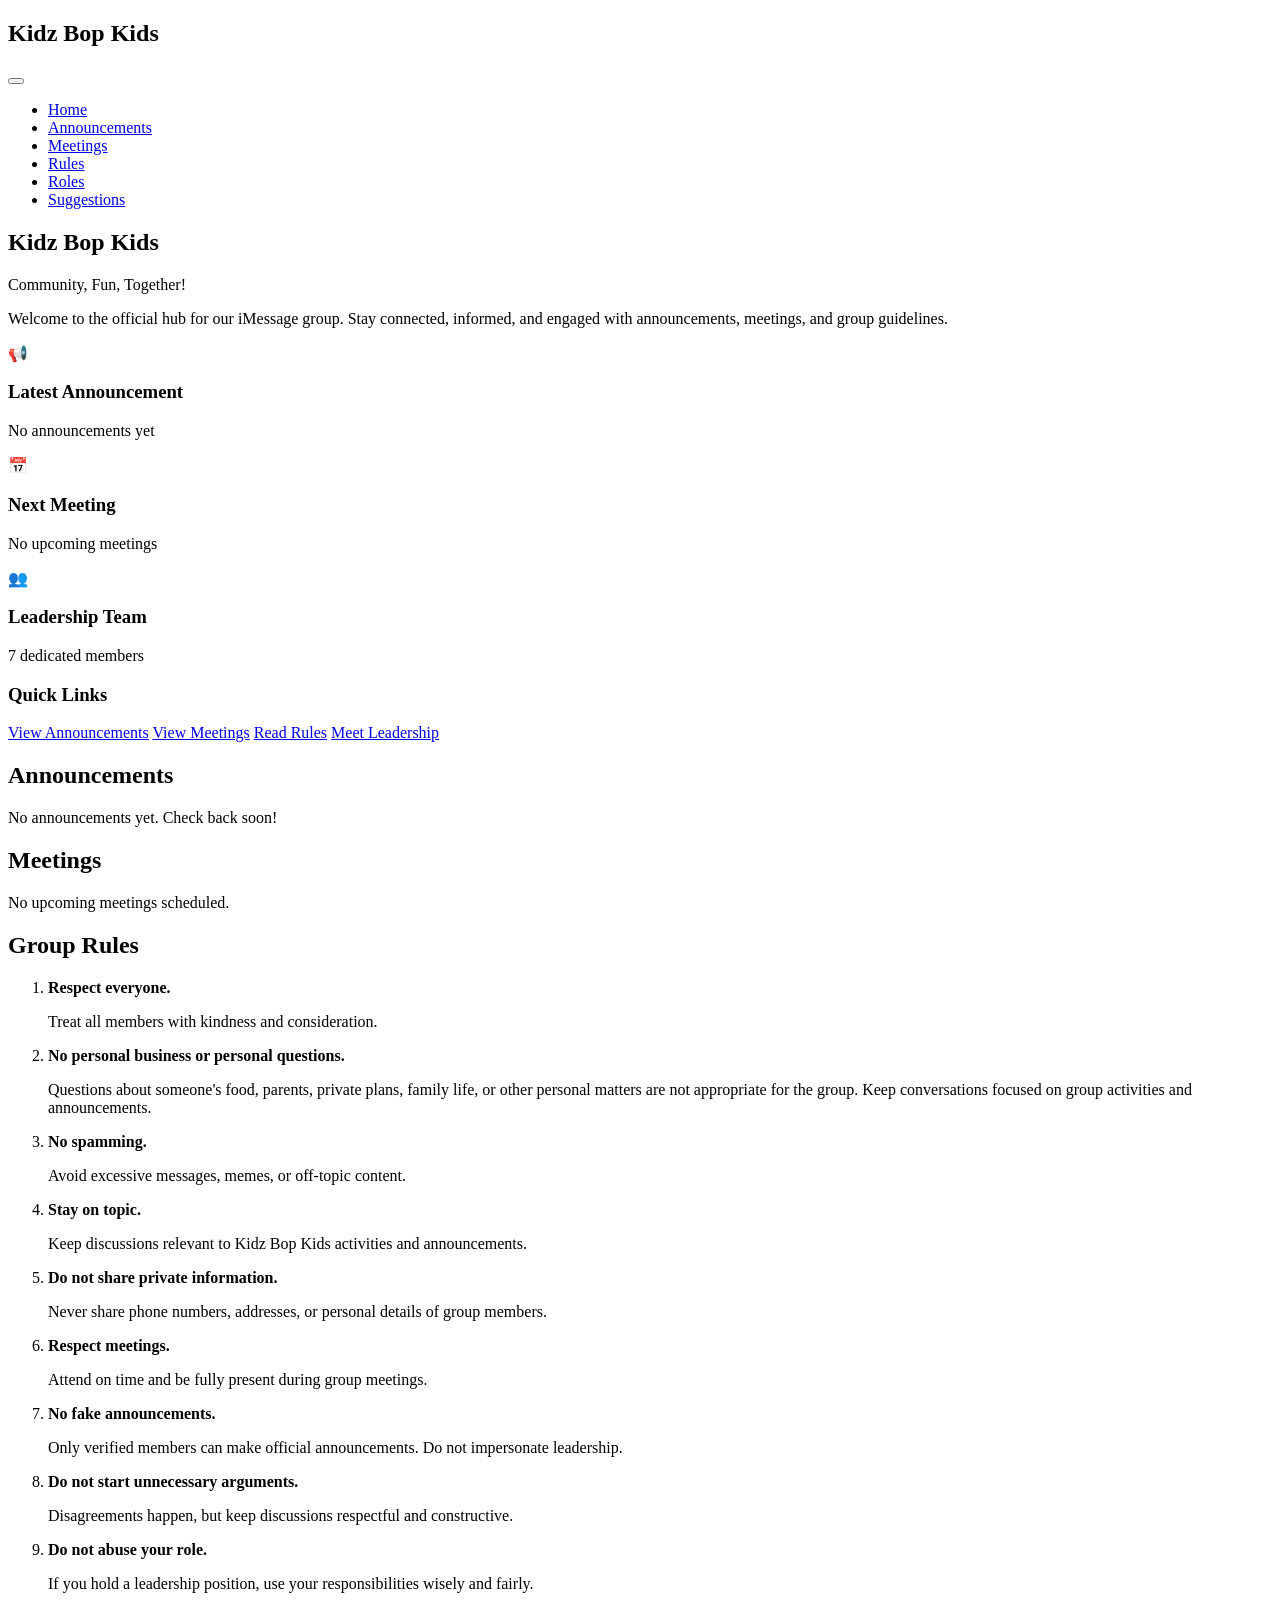
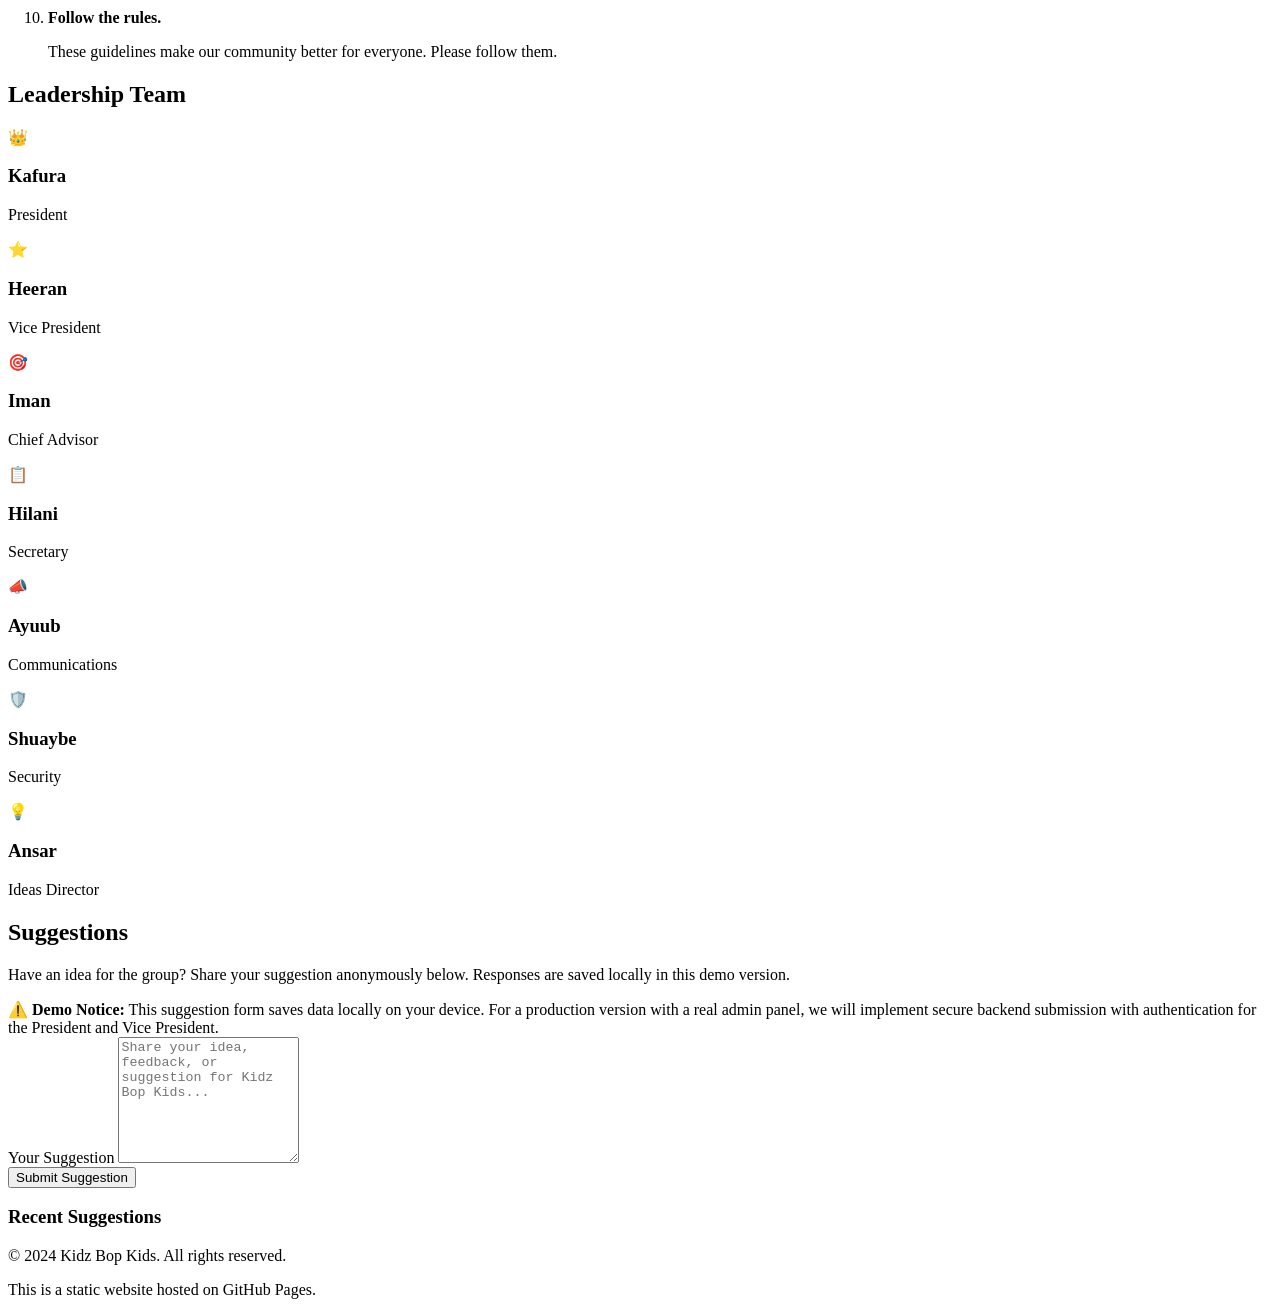
==== index.html @ 7296bd83 "Add Kidz Bop Kids website - index.html" ====
<!DOCTYPE html>
<html lang="en">
<head>
    <meta charset="UTF-8">
    <meta name="viewport" content="width=device-width, initial-scale=1.0">
    <meta name="description" content="Kidz Bop Kids - Community, Fun, Together!">
    <title>Kidz Bop Kids</title>
    <link rel="stylesheet" href="style.css">
</head>
<body>
    <!-- Navigation -->
    <nav class="navbar">
        <div class="navbar-container">
            <div class="navbar-brand">
                <h1>Kidz Bop Kids</h1>
            </div>
            <button class="hamburger" id="hamburger" aria-label="Toggle navigation menu">
                <span></span>
                <span></span>
                <span></span>
            </button>
            <ul class="nav-menu" id="navMenu">
                <li><a href="#home" class="nav-link">Home</a></li>
                <li><a href="#announcements" class="nav-link">Announcements</a></li>
                <li><a href="#meetings" class="nav-link">Meetings</a></li>
                <li><a href="#rules" class="nav-link">Rules</a></li>
                <li><a href="#roles" class="nav-link">Roles</a></li>
                <li><a href="#suggestions" class="nav-link">Suggestions</a></li>
            </ul>
        </div>
    </nav>

    <!-- Main Content -->
    <main>
        <!-- Home Section -->
        <section id="home" class="section">
            <div class="hero">
                <h2>Kidz Bop Kids</h2>
                <p class="tagline">Community, Fun, Together!</p>
                <p class="welcome-text">Welcome to the official hub for our iMessage group. Stay connected, informed, and engaged with announcements, meetings, and group guidelines.</p>
            </div>

            <!-- Quick Stats -->
            <div class="stats-container">
                <div class="stat-card">
                    <div class="stat-icon">📢</div>
                    <h3>Latest Announcement</h3>
                    <p id="latestAnnouncement">No announcements yet</p>
                </div>
                <div class="stat-card">
                    <div class="stat-icon">📅</div>
                    <h3>Next Meeting</h3>
                    <p id="nextMeeting">No upcoming meetings</p>
                </div>
                <div class="stat-card">
                    <div class="stat-icon">👥</div>
                    <h3>Leadership Team</h3>
                    <p>7 dedicated members</p>
                </div>
            </div>

            <!-- Quick Links -->
            <div class="quick-links">
                <h3>Quick Links</h3>
                <div class="link-buttons">
                    <a href="#announcements" class="btn btn-secondary">View Announcements</a>
                    <a href="#meetings" class="btn btn-secondary">View Meetings</a>
                    <a href="#rules" class="btn btn-secondary">Read Rules</a>
                    <a href="#roles" class="btn btn-secondary">Meet Leadership</a>
                </div>
            </div>
        </section>

        <!-- Announcements Section -->
        <section id="announcements" class="section">
            <h2>Announcements</h2>
            <div id="announcementsList" class="cards-container">
                <!-- Announcements will be populated by JavaScript -->
            </div>
            <p class="empty-state" id="announcementsEmpty">No announcements yet. Check back soon!</p>
        </section>

        <!-- Meetings Section -->
        <section id="meetings" class="section">
            <h2>Meetings</h2>
            <div id="meetingsList" class="cards-container">
                <!-- Meetings will be populated by JavaScript -->
            </div>
            <p class="empty-state" id="meetingsEmpty">No upcoming meetings scheduled.</p>
        </section>

        <!-- Rules Section -->
        <section id="rules" class="section">
            <h2>Group Rules</h2>
            <div class="rules-container">
                <ol class="rules-list">
                    <li>
                        <strong>Respect everyone.</strong>
                        <p>Treat all members with kindness and consideration.</p>
                    </li>
                    <li>
                        <strong>No personal business or personal questions.</strong>
                        <p>Questions about someone's food, parents, private plans, family life, or other personal matters are not appropriate for the group. Keep conversations focused on group activities and announcements.</p>
                    </li>
                    <li>
                        <strong>No spamming.</strong>
                        <p>Avoid excessive messages, memes, or off-topic content.</p>
                    </li>
                    <li>
                        <strong>Stay on topic.</strong>
                        <p>Keep discussions relevant to Kidz Bop Kids activities and announcements.</p>
                    </li>
                    <li>
                        <strong>Do not share private information.</strong>
                        <p>Never share phone numbers, addresses, or personal details of group members.</p>
                    </li>
                    <li>
                        <strong>Respect meetings.</strong>
                        <p>Attend on time and be fully present during group meetings.</p>
                    </li>
                    <li>
                        <strong>No fake announcements.</strong>
                        <p>Only verified members can make official announcements. Do not impersonate leadership.</p>
                    </li>
                    <li>
                        <strong>Do not start unnecessary arguments.</strong>
                        <p>Disagreements happen, but keep discussions respectful and constructive.</p>
                    </li>
                    <li>
                        <strong>Do not abuse your role.</strong>
                        <p>If you hold a leadership position, use your responsibilities wisely and fairly.</p>
                    </li>
                    <li>
                        <strong>Follow the rules.</strong>
                        <p>These guidelines make our community better for everyone. Please follow them.</p>
                    </li>
                </ol>
            </div>
        </section>

        <!-- Roles Section -->
        <section id="roles" class="section">
            <h2>Leadership Team</h2>
            <div class="roles-container">
                <div class="role-card">
                    <div class="role-badge">👑</div>
                    <h3>Kafura</h3>
                    <p class="role-title">President</p>
                </div>
                <div class="role-card">
                    <div class="role-badge">⭐</div>
                    <h3>Heeran</h3>
                    <p class="role-title">Vice President</p>
                </div>
                <div class="role-card">
                    <div class="role-badge">🎯</div>
                    <h3>Iman</h3>
                    <p class="role-title">Chief Advisor</p>
                </div>
                <div class="role-card">
                    <div class="role-badge">📋</div>
                    <h3>Hilani</h3>
                    <p class="role-title">Secretary</p>
                </div>
                <div class="role-card">
                    <div class="role-badge">📣</div>
                    <h3>Ayuub</h3>
                    <p class="role-title">Communications</p>
                </div>
                <div class="role-card">
                    <div class="role-badge">🛡️</div>
                    <h3>Shuaybe</h3>
                    <p class="role-title">Security</p>
                </div>
                <div class="role-card">
                    <div class="role-badge">💡</div>
                    <h3>Ansar</h3>
                    <p class="role-title">Ideas Director</p>
                </div>
            </div>
        </section>

        <!-- Suggestions Section -->
        <section id="suggestions" class="section">
            <h2>Suggestions</h2>
            <p class="section-description">Have an idea for the group? Share your suggestion anonymously below. Responses are saved locally in this demo version.</p>
            <div class="demo-notice">
                <strong>⚠️ Demo Notice:</strong> This suggestion form saves data locally on your device. For a production version with a real admin panel, we will implement secure backend submission with authentication for the President and Vice President.
            </div>
            
            <form id="suggestionForm" class="suggestion-form">
                <div class="form-group">
                    <label for="suggestionText">Your Suggestion</label>
                    <textarea 
                        id="suggestionText" 
                        name="suggestion" 
                        placeholder="Share your idea, feedback, or suggestion for Kidz Bop Kids..."
                        rows="8"
                        required
                        aria-label="Suggestion text area"></textarea>
                </div>
                <button type="submit" class="btn btn-primary" id="submitBtn">Submit Suggestion</button>
            </form>

            <div id="successMessage" class="success-message" style="display: none;">
                ✓ Thank you! Your suggestion has been received and saved locally.
            </div>

            <!-- Display saved suggestions (local storage) -->
            <div id="suggestionsDisplay" class="suggestions-display">
                <h3>Recent Suggestions</h3>
                <div id="suggestionsList"></div>
            </div>
        </section>
    </main>

    <!-- Footer -->
    <footer class="footer">
        <p>&copy; 2024 Kidz Bop Kids. All rights reserved.</p>
        <p class="footer-note">This is a static website hosted on GitHub Pages.</p>
    </footer>

    <script src="script.js"></script>
</body>
</html>
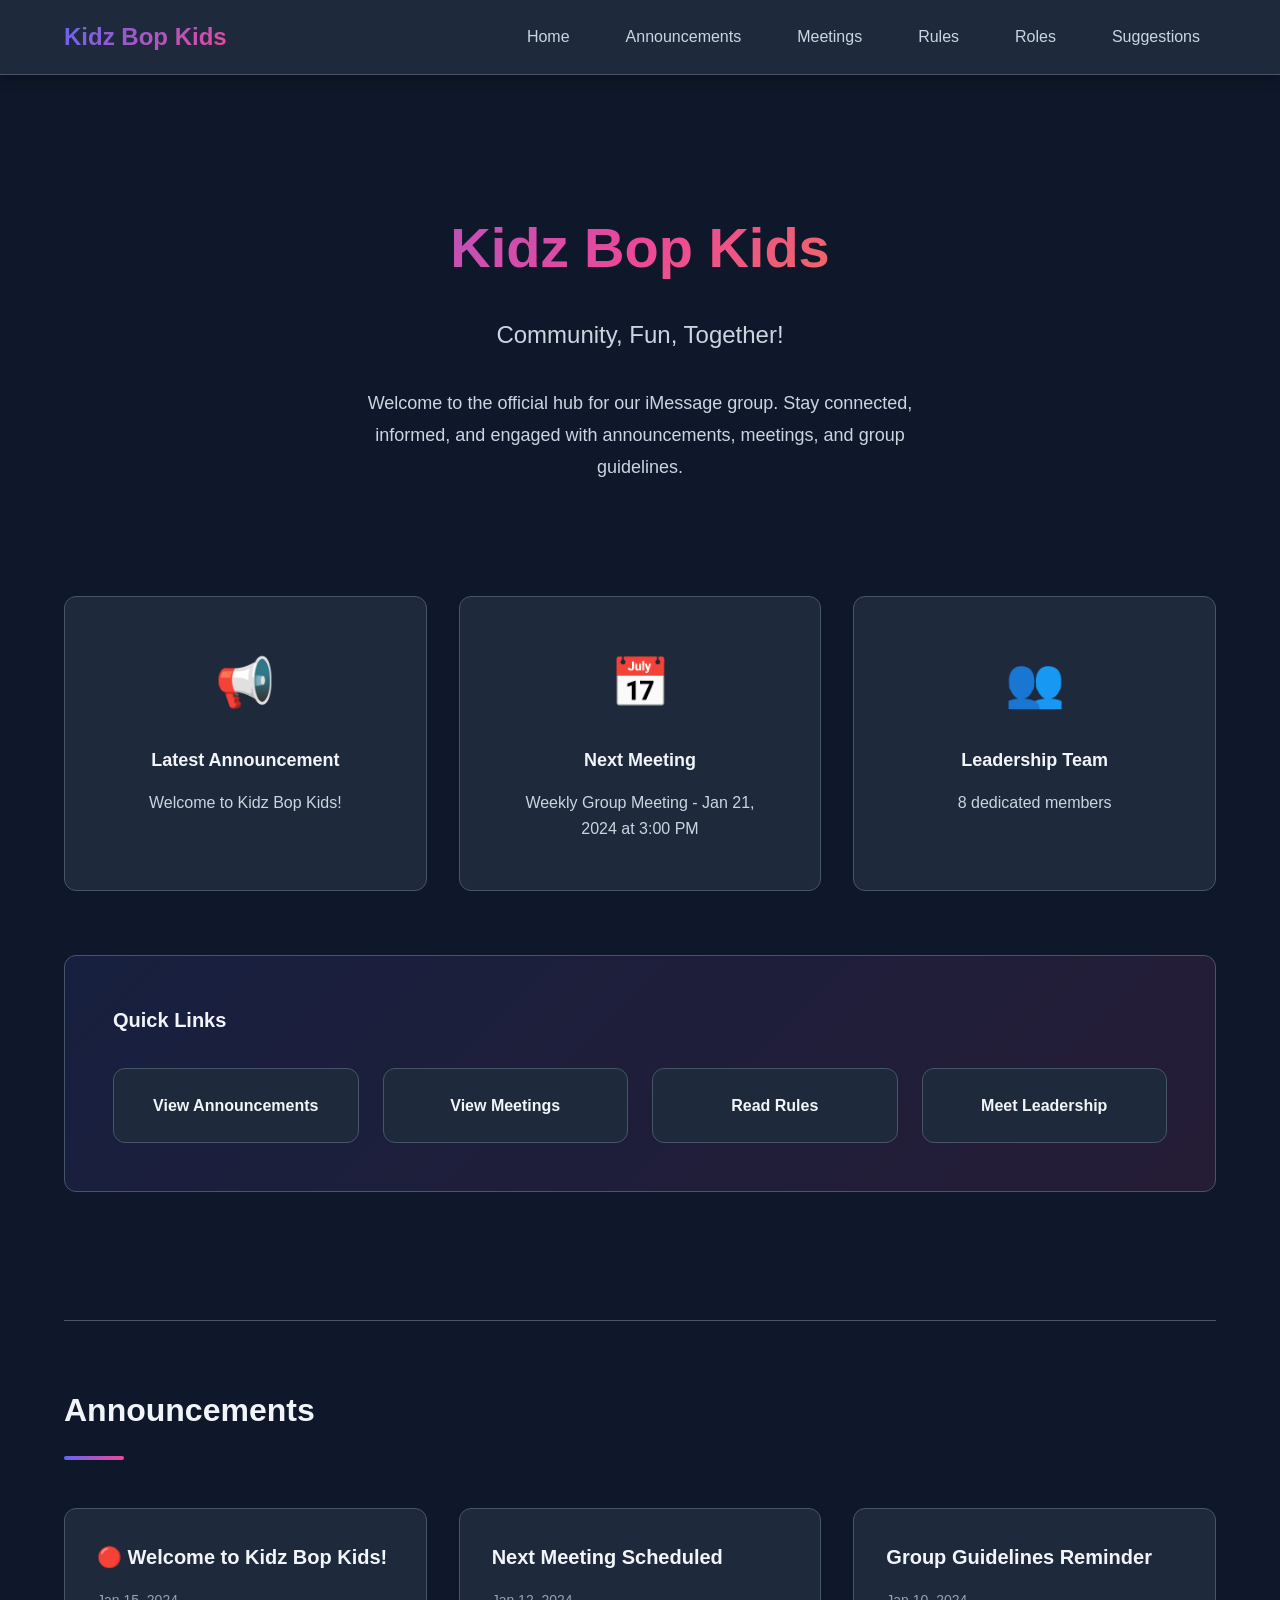
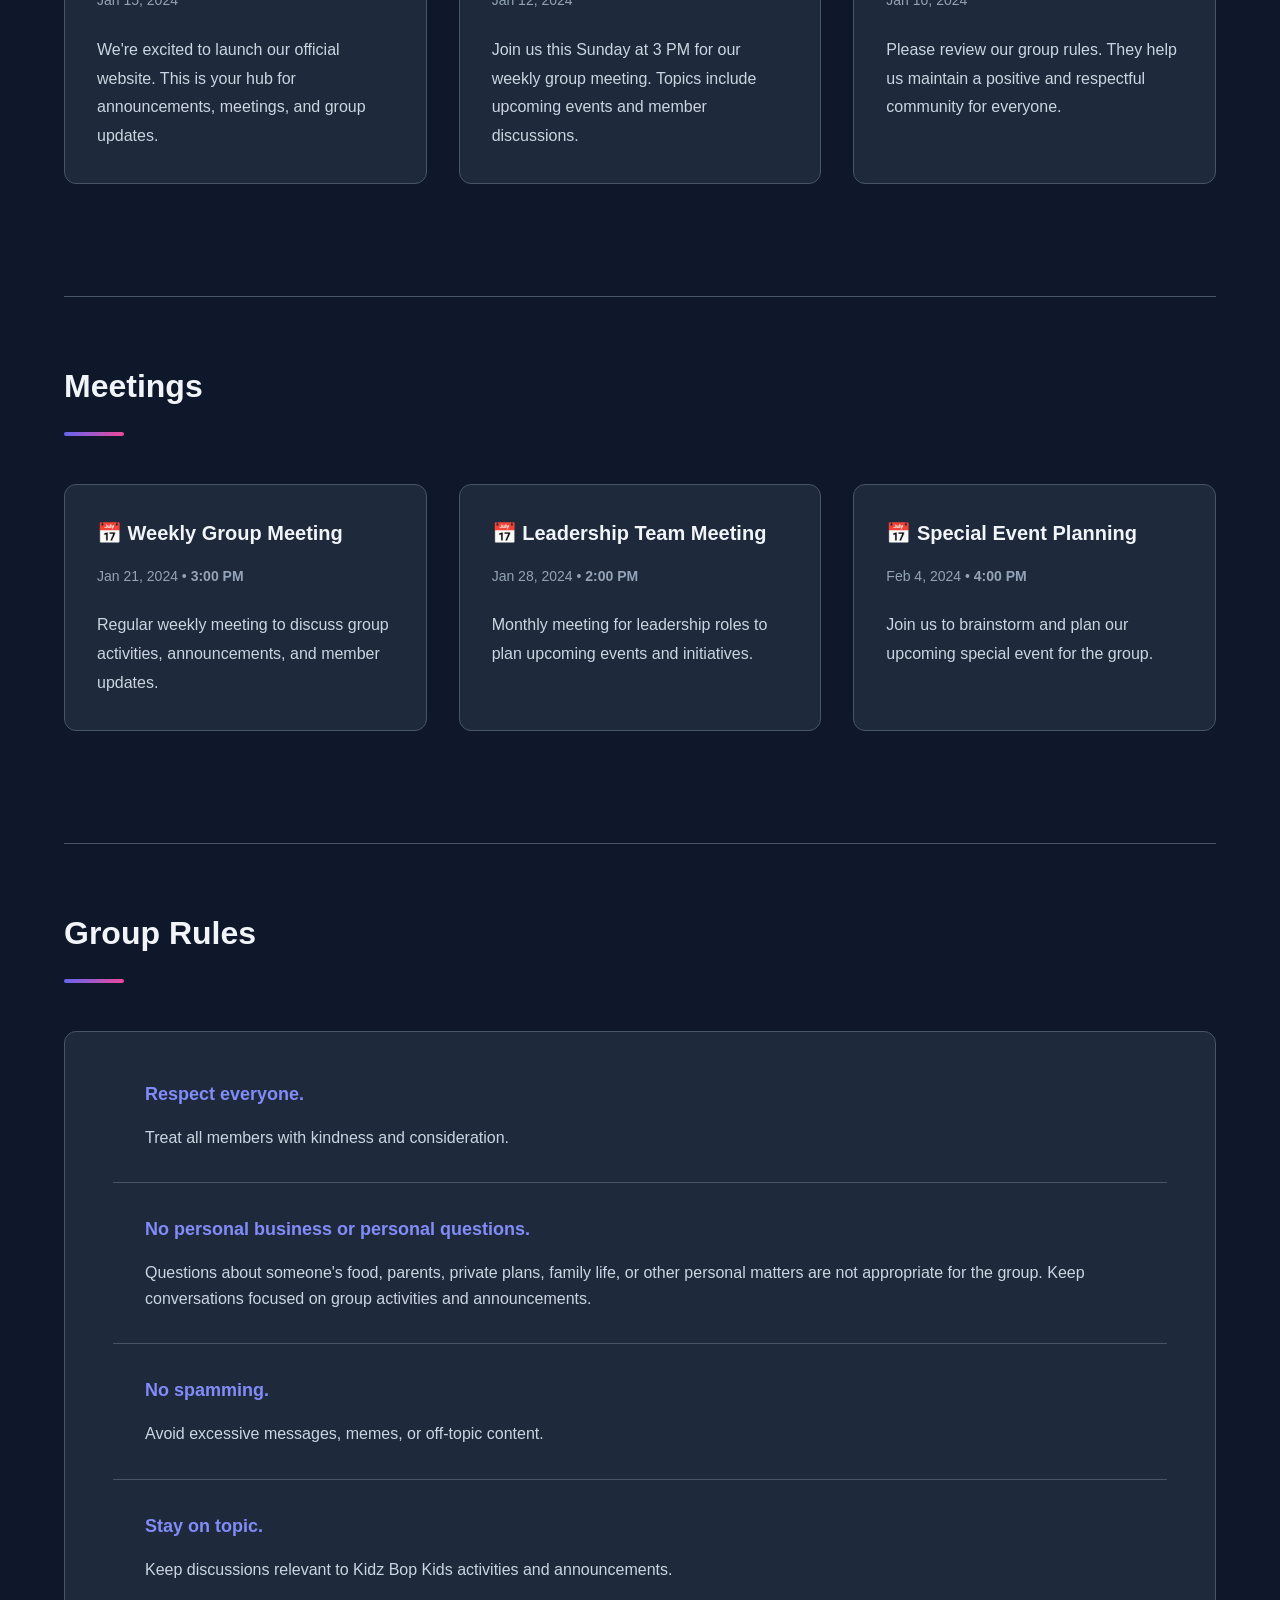
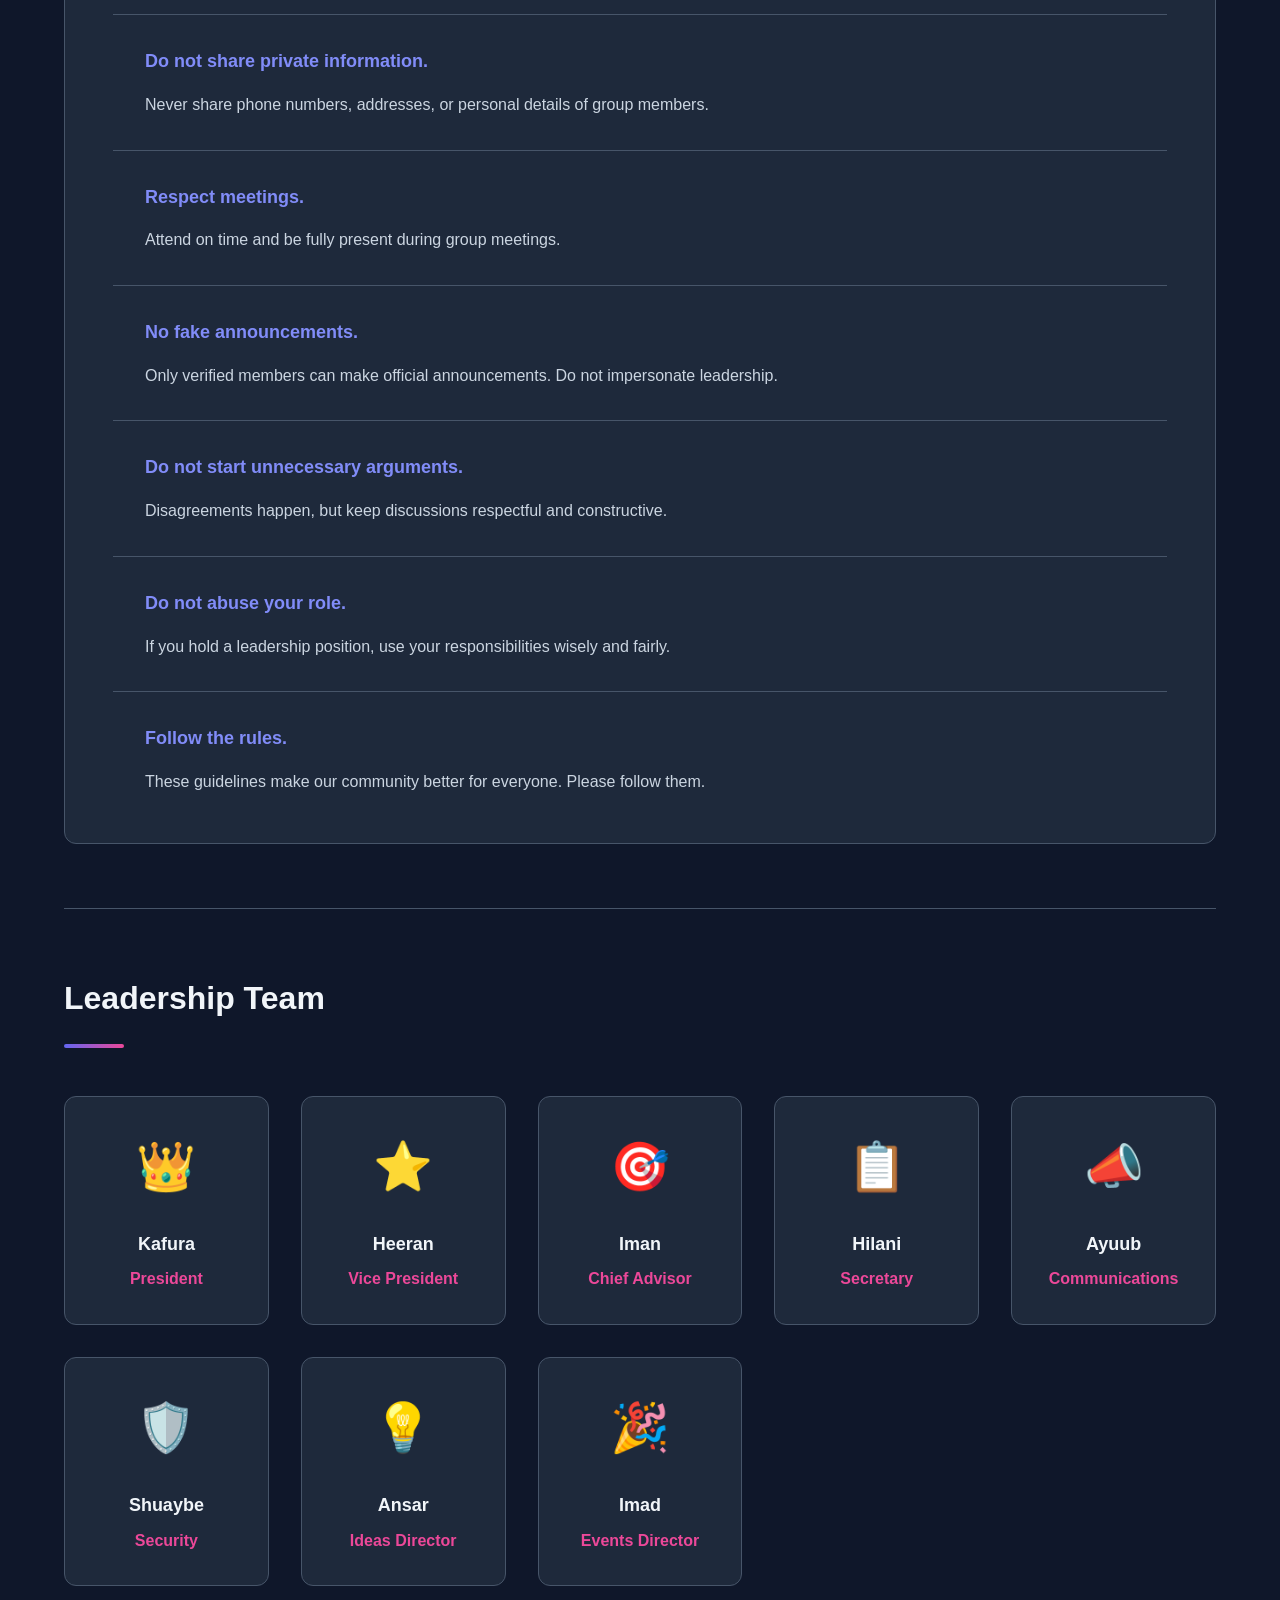
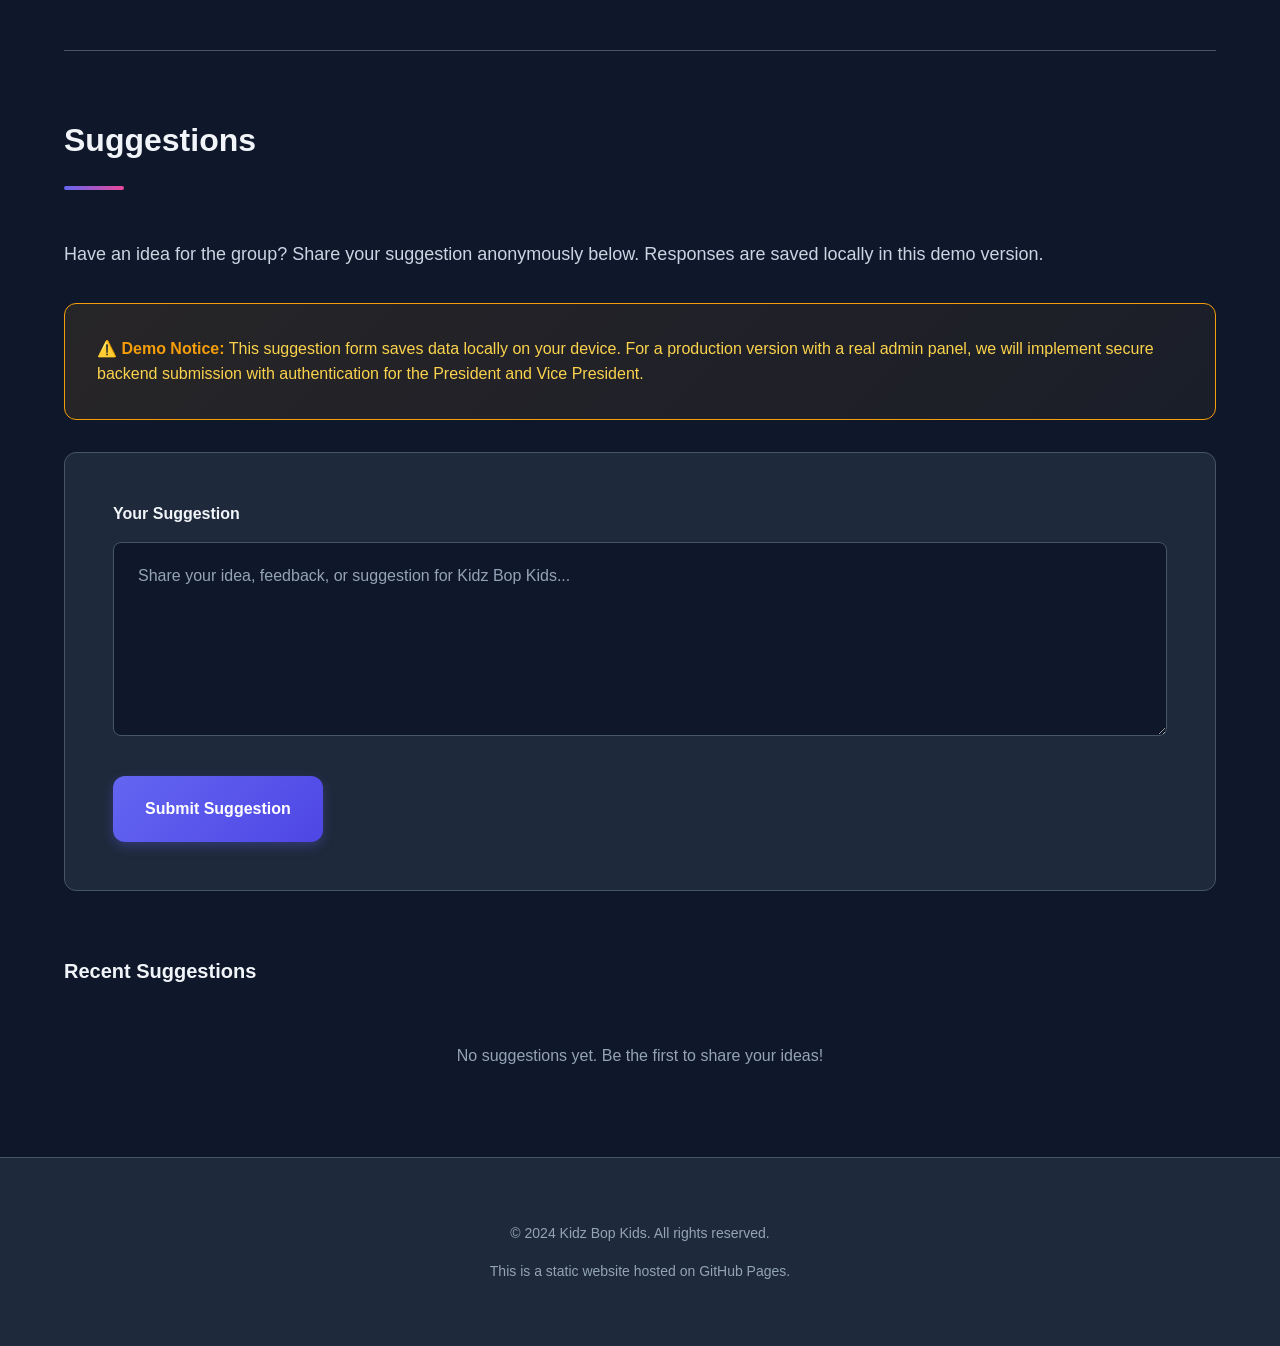
==== commit edf4297d: "Add Imad as Events Director to Roles section" ====
--- a/index.html
+++ b/index.html
@@ -55,7 +55,7 @@
                 <div class="stat-card">
                     <div class="stat-icon">👥</div>
                     <h3>Leadership Team</h3>
-                    <p>7 dedicated members</p>
+                    <p>8 dedicated members</p>
                 </div>
             </div>
 
@@ -176,6 +176,11 @@
                     <div class="role-badge">💡</div>
                     <h3>Ansar</h3>
                     <p class="role-title">Ideas Director</p>
+                </div>
+                <div class="role-card">
+                    <div class="role-badge">🎉</div>
+                    <h3>Imad</h3>
+                    <p class="role-title">Events Director</p>
                 </div>
             </div>
         </section>
--- a/style.css
+++ b/style.css
@@ -0,0 +1,842 @@
+/* ============================================
+   KIDZ BOP KIDS - STYLESHEET
+   Dark, Modern, Mobile-First Design
+   ============================================ */
+
+:root {
+    /* Color Palette */
+    --primary-color: #6366f1;
+    --primary-dark: #4f46e5;
+    --primary-light: #818cf8;
+    --secondary-color: #ec4899;
+    --accent-color: #f59e0b;
+    
+    --dark-bg: #0f172a;
+    --dark-bg-secondary: #1e293b;
+    --dark-bg-tertiary: #334155;
+    
+    --text-primary: #f1f5f9;
+    --text-secondary: #cbd5e1;
+    --text-muted: #94a3b8;
+    
+    --border-color: #475569;
+    --success-color: #10b981;
+    --warning-color: #f59e0b;
+    --error-color: #ef4444;
+    
+    /* Spacing */
+    --spacing-xs: 0.5rem;
+    --spacing-sm: 1rem;
+    --spacing-md: 1.5rem;
+    --spacing-lg: 2rem;
+    --spacing-xl: 3rem;
+    --spacing-2xl: 4rem;
+    
+    /* Typography */
+    --font-family: -apple-system, BlinkMacSystemFont, 'Segoe UI', Roboto, 'Helvetica Neue', Arial, sans-serif;
+    --font-size-sm: 0.875rem;
+    --font-size-base: 1rem;
+    --font-size-lg: 1.125rem;
+    --font-size-xl: 1.25rem;
+    --font-size-2xl: 1.5rem;
+    --font-size-3xl: 2rem;
+    
+    /* Transitions */
+    --transition-fast: 150ms ease-in-out;
+    --transition-base: 300ms ease-in-out;
+    --transition-slow: 500ms ease-in-out;
+    
+    /* Border Radius */
+    --radius-sm: 0.375rem;
+    --radius-md: 0.5rem;
+    --radius-lg: 0.75rem;
+    --radius-xl: 1rem;
+}
+
+/* ============================================
+   RESET & BASE STYLES
+   ============================================ */
+
+* {
+    margin: 0;
+    padding: 0;
+    box-sizing: border-box;
+}
+
+html {
+    scroll-behavior: smooth;
+}
+
+body {
+    font-family: var(--font-family);
+    background-color: var(--dark-bg);
+    color: var(--text-primary);
+    font-size: var(--font-size-base);
+    line-height: 1.6;
+    overflow-x: hidden;
+}
+
+/* ============================================
+   NAVIGATION
+   ============================================ */
+
+.navbar {
+    background-color: var(--dark-bg-secondary);
+    border-bottom: 1px solid var(--border-color);
+    position: sticky;
+    top: 0;
+    z-index: 100;
+    box-shadow: 0 4px 12px rgba(0, 0, 0, 0.3);
+}
+
+.navbar-container {
+    max-width: 1200px;
+    margin: 0 auto;
+    padding: var(--spacing-sm) var(--spacing-md);
+    display: flex;
+    justify-content: space-between;
+    align-items: center;
+}
+
+.navbar-brand h1 {
+    font-size: var(--font-size-2xl);
+    font-weight: 700;
+    background: linear-gradient(135deg, var(--primary-color), var(--secondary-color));
+    -webkit-background-clip: text;
+    -webkit-text-fill-color: transparent;
+    background-clip: text;
+}
+
+.nav-menu {
+    display: flex;
+    list-style: none;
+    gap: var(--spacing-md);
+    flex-wrap: wrap;
+}
+
+.nav-link {
+    color: var(--text-secondary);
+    text-decoration: none;
+    font-weight: 500;
+    padding: var(--spacing-xs) var(--spacing-sm);
+    border-radius: var(--radius-md);
+    transition: all var(--transition-base);
+    display: block;
+}
+
+.nav-link:hover,
+.nav-link:focus {
+    color: var(--primary-color);
+    background-color: rgba(99, 102, 241, 0.1);
+    outline: none;
+}
+
+.hamburger {
+    display: none;
+    flex-direction: column;
+    background: none;
+    border: none;
+    cursor: pointer;
+    padding: var(--spacing-xs);
+}
+
+.hamburger span {
+    width: 24px;
+    height: 3px;
+    background-color: var(--text-primary);
+    margin: 4px 0;
+    border-radius: var(--radius-sm);
+    transition: all var(--transition-base);
+}
+
+/* ============================================
+   RESPONSIVE NAVIGATION
+   ============================================ */
+
+@media (max-width: 768px) {
+    .hamburger {
+        display: flex;
+    }
+
+    .nav-menu {
+        position: absolute;
+        left: -100%;
+        top: 70px;
+        flex-direction: column;
+        background-color: var(--dark-bg-secondary);
+        width: 100%;
+        text-align: center;
+        transition: 0.3s;
+        border-top: 1px solid var(--border-color);
+        gap: 0;
+    }
+
+    .nav-menu.active {
+        left: 0;
+    }
+
+    .nav-link {
+        display: block;
+        padding: var(--spacing-md);
+        border-radius: 0;
+        border-bottom: 1px solid var(--border-color);
+    }
+
+    .nav-link:last-child {
+        border-bottom: none;
+    }
+
+    .hamburger.active span:nth-child(1) {
+        transform: rotate(-45deg) translate(-8px, 8px);
+    }
+
+    .hamburger.active span:nth-child(2) {
+        opacity: 0;
+    }
+
+    .hamburger.active span:nth-child(3) {
+        transform: rotate(45deg) translate(-7px, -7px);
+    }
+}
+
+/* ============================================
+   MAIN CONTENT
+   ============================================ */
+
+main {
+    max-width: 1200px;
+    margin: 0 auto;
+    padding: 0 var(--spacing-md);
+}
+
+.section {
+    padding: var(--spacing-2xl) 0;
+    border-bottom: 1px solid var(--border-color);
+}
+
+.section:last-child {
+    border-bottom: none;
+}
+
+.section h2 {
+    font-size: var(--font-size-3xl);
+    margin-bottom: var(--spacing-xl);
+    color: var(--text-primary);
+    position: relative;
+    padding-bottom: var(--spacing-md);
+}
+
+.section h2::after {
+    content: '';
+    position: absolute;
+    bottom: 0;
+    left: 0;
+    width: 60px;
+    height: 4px;
+    background: linear-gradient(90deg, var(--primary-color), var(--secondary-color));
+    border-radius: var(--radius-sm);
+}
+
+.section-description {
+    color: var(--text-secondary);
+    font-size: var(--font-size-lg);
+    margin-bottom: var(--spacing-lg);
+    line-height: 1.8;
+}
+
+/* ============================================
+   HERO SECTION
+   ============================================ */
+
+.hero {
+    text-align: center;
+    padding: var(--spacing-2xl) 0;
+    animation: fadeIn 0.8s ease-in;
+}
+
+.hero h2 {
+    font-size: 3.5rem;
+    margin-bottom: var(--spacing-md);
+    background: linear-gradient(135deg, var(--primary-color), var(--secondary-color), var(--accent-color));
+    -webkit-background-clip: text;
+    -webkit-text-fill-color: transparent;
+    background-clip: text;
+    border: none;
+    padding: 0;
+}
+
+.hero h2::after {
+    display: none;
+}
+
+.tagline {
+    font-size: var(--font-size-2xl);
+    color: var(--text-secondary);
+    margin-bottom: var(--spacing-lg);
+    font-weight: 300;
+}
+
+.welcome-text {
+    font-size: var(--font-size-lg);
+    color: var(--text-secondary);
+    max-width: 600px;
+    margin: 0 auto var(--spacing-xl);
+    line-height: 1.8;
+}
+
+@keyframes fadeIn {
+    from {
+        opacity: 0;
+        transform: translateY(20px);
+    }
+    to {
+        opacity: 1;
+        transform: translateY(0);
+    }
+}
+
+/* ============================================
+   STAT CARDS
+   ============================================ */
+
+.stats-container {
+    display: grid;
+    grid-template-columns: repeat(auto-fit, minmax(280px, 1fr));
+    gap: var(--spacing-lg);
+    margin-bottom: var(--spacing-2xl);
+}
+
+.stat-card {
+    background-color: var(--dark-bg-secondary);
+    border: 1px solid var(--border-color);
+    border-radius: var(--radius-lg);
+    padding: var(--spacing-xl);
+    text-align: center;
+    transition: all var(--transition-base);
+    animation: slideUp 0.6s ease-in;
+}
+
+.stat-card:hover {
+    background-color: var(--dark-bg-tertiary);
+    border-color: var(--primary-color);
+    transform: translateY(-4px);
+    box-shadow: 0 12px 24px rgba(99, 102, 241, 0.1);
+}
+
+.stat-icon {
+    font-size: 3rem;
+    margin-bottom: var(--spacing-md);
+}
+
+.stat-card h3 {
+    font-size: var(--font-size-lg);
+    margin-bottom: var(--spacing-sm);
+    color: var(--text-primary);
+}
+
+.stat-card p {
+    color: var(--text-secondary);
+    font-size: var(--font-size-base);
+}
+
+@keyframes slideUp {
+    from {
+        opacity: 0;
+        transform: translateY(30px);
+    }
+    to {
+        opacity: 1;
+        transform: translateY(0);
+    }
+}
+
+/* ============================================
+   QUICK LINKS
+   ============================================ */
+
+.quick-links {
+    background: linear-gradient(135deg, rgba(99, 102, 241, 0.1), rgba(236, 72, 153, 0.1));
+    border: 1px solid var(--border-color);
+    border-radius: var(--radius-lg);
+    padding: var(--spacing-xl);
+    margin-bottom: var(--spacing-2xl);
+}
+
+.quick-links h3 {
+    font-size: var(--font-size-xl);
+    margin-bottom: var(--spacing-lg);
+    color: var(--text-primary);
+}
+
+.link-buttons {
+    display: grid;
+    grid-template-columns: repeat(auto-fit, minmax(200px, 1fr));
+    gap: var(--spacing-md);
+}
+
+/* ============================================
+   BUTTONS
+   ============================================ */
+
+.btn {
+    display: inline-block;
+    padding: var(--spacing-md) var(--spacing-lg);
+    border-radius: var(--radius-lg);
+    font-size: var(--font-size-base);
+    font-weight: 600;
+    text-decoration: none;
+    border: none;
+    cursor: pointer;
+    transition: all var(--transition-base);
+    text-align: center;
+    min-height: 48px;
+    display: flex;
+    align-items: center;
+    justify-content: center;
+}
+
+.btn-primary {
+    background: linear-gradient(135deg, var(--primary-color), var(--primary-dark));
+    color: white;
+    box-shadow: 0 4px 12px rgba(99, 102, 241, 0.3);
+}
+
+.btn-primary:hover,
+.btn-primary:focus {
+    transform: translateY(-2px);
+    box-shadow: 0 8px 20px rgba(99, 102, 241, 0.4);
+    outline: none;
+}
+
+.btn-primary:active {
+    transform: translateY(0);
+}
+
+.btn-secondary {
+    background-color: var(--dark-bg-secondary);
+    color: var(--text-primary);
+    border: 1px solid var(--border-color);
+}
+
+.btn-secondary:hover,
+.btn-secondary:focus {
+    background-color: var(--dark-bg-tertiary);
+    border-color: var(--primary-color);
+    color: var(--primary-light);
+    outline: none;
+}
+
+/* ============================================
+   CARDS CONTAINER
+   ============================================ */
+
+.cards-container {
+    display: grid;
+    grid-template-columns: repeat(auto-fill, minmax(320px, 1fr));
+    gap: var(--spacing-lg);
+    margin-bottom: var(--spacing-xl);
+}
+
+.card {
+    background-color: var(--dark-bg-secondary);
+    border: 1px solid var(--border-color);
+    border-radius: var(--radius-lg);
+    padding: var(--spacing-lg);
+    transition: all var(--transition-base);
+    animation: slideUp 0.6s ease-in;
+}
+
+.card:hover {
+    background-color: var(--dark-bg-tertiary);
+    border-color: var(--primary-color);
+    transform: translateY(-4px);
+    box-shadow: 0 12px 24px rgba(99, 102, 241, 0.1);
+}
+
+.card h3 {
+    font-size: var(--font-size-xl);
+    margin-bottom: var(--spacing-sm);
+    color: var(--text-primary);
+}
+
+.card .card-meta {
+    font-size: var(--font-size-sm);
+    color: var(--text-muted);
+    margin-bottom: var(--spacing-md);
+}
+
+.card p {
+    color: var(--text-secondary);
+    line-height: 1.8;
+}
+
+.empty-state {
+    text-align: center;
+    color: var(--text-muted);
+    padding: var(--spacing-2xl);
+    font-size: var(--font-size-lg);
+}
+
+/* ============================================
+   RULES SECTION
+   ============================================ */
+
+.rules-container {
+    background-color: var(--dark-bg-secondary);
+    border: 1px solid var(--border-color);
+    border-radius: var(--radius-lg);
+    padding: var(--spacing-xl);
+}
+
+.rules-list {
+    list-style: none;
+    counter-reset: rule-counter;
+}
+
+.rules-list li {
+    margin-bottom: var(--spacing-lg);
+    padding-bottom: var(--spacing-lg);
+    border-bottom: 1px solid var(--border-color);
+    position: relative;
+    padding-left: var(--spacing-lg);
+}
+
+.rules-list li:last-child {
+    border-bottom: none;
+    margin-bottom: 0;
+    padding-bottom: 0;
+}
+
+.rules-list li strong {
+    color: var(--primary-light);
+    font-size: var(--font-size-lg);
+    display: block;
+    margin-bottom: var(--spacing-sm);
+}
+
+.rules-list li p {
+    color: var(--text-secondary);
+    margin: 0;
+}
+
+/* ============================================
+   ROLES SECTION
+   ============================================ */
+
+.roles-container {
+    display: grid;
+    grid-template-columns: repeat(auto-fit, minmax(200px, 1fr));
+    gap: var(--spacing-lg);
+}
+
+.role-card {
+    background-color: var(--dark-bg-secondary);
+    border: 1px solid var(--border-color);
+    border-radius: var(--radius-lg);
+    padding: var(--spacing-lg);
+    text-align: center;
+    transition: all var(--transition-base);
+    animation: slideUp 0.6s ease-in;
+}
+
+.role-card:hover {
+    background-color: var(--dark-bg-tertiary);
+    border-color: var(--secondary-color);
+    transform: translateY(-4px);
+    box-shadow: 0 12px 24px rgba(236, 72, 153, 0.1);
+}
+
+.role-badge {
+    font-size: 3rem;
+    margin-bottom: var(--spacing-md);
+}
+
+.role-card h3 {
+    font-size: var(--font-size-lg);
+    margin-bottom: var(--spacing-xs);
+    color: var(--text-primary);
+}
+
+.role-title {
+    color: var(--secondary-color);
+    font-weight: 600;
+    font-size: var(--font-size-base);
+}
+
+/* ============================================
+   FORMS
+   ============================================ */
+
+.suggestion-form {
+    background-color: var(--dark-bg-secondary);
+    border: 1px solid var(--border-color);
+    border-radius: var(--radius-lg);
+    padding: var(--spacing-xl);
+    margin-bottom: var(--spacing-xl);
+}
+
+.form-group {
+    margin-bottom: var(--spacing-lg);
+}
+
+.form-group label {
+    display: block;
+    font-weight: 600;
+    margin-bottom: var(--spacing-sm);
+    color: var(--text-primary);
+    font-size: var(--font-size-base);
+}
+
+.form-group textarea,
+.form-group input {
+    width: 100%;
+    padding: var(--spacing-md);
+    background-color: var(--dark-bg);
+    border: 1px solid var(--border-color);
+    border-radius: var(--radius-md);
+    color: var(--text-primary);
+    font-family: var(--font-family);
+    font-size: var(--font-size-base);
+    transition: all var(--transition-base);
+    resize: vertical;
+}
+
+.form-group textarea:focus,
+.form-group input:focus {
+    outline: none;
+    border-color: var(--primary-color);
+    box-shadow: 0 0 0 3px rgba(99, 102, 241, 0.1);
+}
+
+.form-group textarea::placeholder,
+.form-group input::placeholder {
+    color: var(--text-muted);
+}
+
+/* ============================================
+   ALERTS & MESSAGES
+   ============================================ */
+
+.demo-notice {
+    background: linear-gradient(135deg, rgba(245, 158, 11, 0.1), rgba(245, 158, 11, 0.05));
+    border: 1px solid var(--warning-color);
+    border-radius: var(--radius-lg);
+    padding: var(--spacing-lg);
+    margin-bottom: var(--spacing-lg);
+    color: #fcd34d;
+}
+
+.demo-notice strong {
+    color: var(--warning-color);
+}
+
+.success-message {
+    background: linear-gradient(135deg, rgba(16, 185, 129, 0.1), rgba(16, 185, 129, 0.05));
+    border: 1px solid var(--success-color);
+    border-radius: var(--radius-lg);
+    padding: var(--spacing-lg);
+    color: #86efac;
+    font-weight: 500;
+    animation: slideUp 0.4s ease-in;
+}
+
+.success-message strong {
+    color: var(--success-color);
+}
+
+/* ============================================
+   SUGGESTIONS DISPLAY
+   ============================================ */
+
+.suggestions-display {
+    margin-top: var(--spacing-2xl);
+}
+
+.suggestions-display h3 {
+    font-size: var(--font-size-xl);
+    margin-bottom: var(--spacing-lg);
+    color: var(--text-primary);
+}
+
+.suggestion-item {
+    background-color: var(--dark-bg-secondary);
+    border-left: 4px solid var(--primary-color);
+    border-radius: var(--radius-md);
+    padding: var(--spacing-lg);
+    margin-bottom: var(--spacing-md);
+    animation: slideUp 0.4s ease-in;
+}
+
+.suggestion-item p {
+    color: var(--text-secondary);
+    margin: 0;
+    font-style: italic;
+}
+
+.suggestion-time {
+    color: var(--text-muted);
+    font-size: var(--font-size-sm);
+    margin-top: var(--spacing-sm);
+}
+
+/* ============================================
+   FOOTER
+   ============================================ */
+
+.footer {
+    background-color: var(--dark-bg-secondary);
+    border-top: 1px solid var(--border-color);
+    padding: var(--spacing-xl) var(--spacing-md);
+    text-align: center;
+    color: var(--text-muted);
+}
+
+.footer p {
+    margin: var(--spacing-sm) 0;
+    font-size: var(--font-size-sm);
+}
+
+.footer-note {
+    color: var(--text-muted);
+    font-size: var(--font-size-sm);
+}
+
+/* ============================================
+   RESPONSIVE DESIGN
+   ============================================ */
+
+@media (max-width: 768px) {
+    :root {
+        --font-size-3xl: 1.75rem;
+        --font-size-2xl: 1.25rem;
+        --spacing-2xl: 2rem;
+        --spacing-xl: 1.5rem;
+    }
+
+    .section {
+        padding: var(--spacing-xl) 0;
+    }
+
+    .hero h2 {
+        font-size: 2.5rem;
+    }
+
+    .cards-container {
+        grid-template-columns: 1fr;
+        gap: var(--spacing-md);
+    }
+
+    .roles-container {
+        grid-template-columns: repeat(auto-fit, minmax(150px, 1fr));
+    }
+
+    .link-buttons {
+        grid-template-columns: 1fr;
+    }
+
+    .btn {
+        width: 100%;
+    }
+
+    .form-group textarea {
+        min-height: 200px;
+    }
+}
+
+@media (max-width: 480px) {
+    :root {
+        --font-size-3xl: 1.5rem;
+        --font-size-2xl: 1.125rem;
+        --spacing-2xl: 1.5rem;
+        --spacing-xl: 1rem;
+        --spacing-lg: 1rem;
+    }
+
+    .navbar-container {
+        padding: var(--spacing-sm);
+    }
+
+    .navbar-brand h1 {
+        font-size: 1.5rem;
+    }
+
+    .section {
+        padding: var(--spacing-lg) 0;
+    }
+
+    main {
+        padding: 0 var(--spacing-sm);
+    }
+
+    .hero {
+        padding: var(--spacing-lg) 0;
+    }
+
+    .hero h2 {
+        font-size: 2rem;
+    }
+
+    .tagline {
+        font-size: var(--font-size-lg);
+    }
+
+    .stats-container {
+        gap: var(--spacing-md);
+    }
+
+    .stat-card {
+        padding: var(--spacing-lg);
+    }
+
+    .stat-icon {
+        font-size: 2rem;
+    }
+
+    .roles-container {
+        grid-template-columns: repeat(2, 1fr);
+    }
+
+    .role-badge {
+        font-size: 2rem;
+    }
+
+    .suggestion-form {
+        padding: var(--spacing-lg);
+    }
+
+    .form-group textarea {
+        min-height: 150px;
+        padding: var(--spacing-md);
+    }
+}
+
+/* ============================================
+   ACCESSIBILITY
+   ============================================ */
+
+@media (prefers-reduced-motion: reduce) {
+    * {
+        animation-duration: 0.01ms !important;
+        animation-iteration-count: 1 !important;
+        transition-duration: 0.01ms !important;
+    }
+}
+
+/* Focus visible for keyboard navigation */
+:focus-visible {
+    outline: 2px solid var(--primary-color);
+    outline-offset: 2px;
+}
+
+/* High contrast support */
+@media (prefers-contrast: more) {
+    .btn {
+        border: 2px solid currentColor;
+    }
+
+    .card,
+    .stat-card,
+    .role-card {
+        border-width: 2px;
+    }
+}
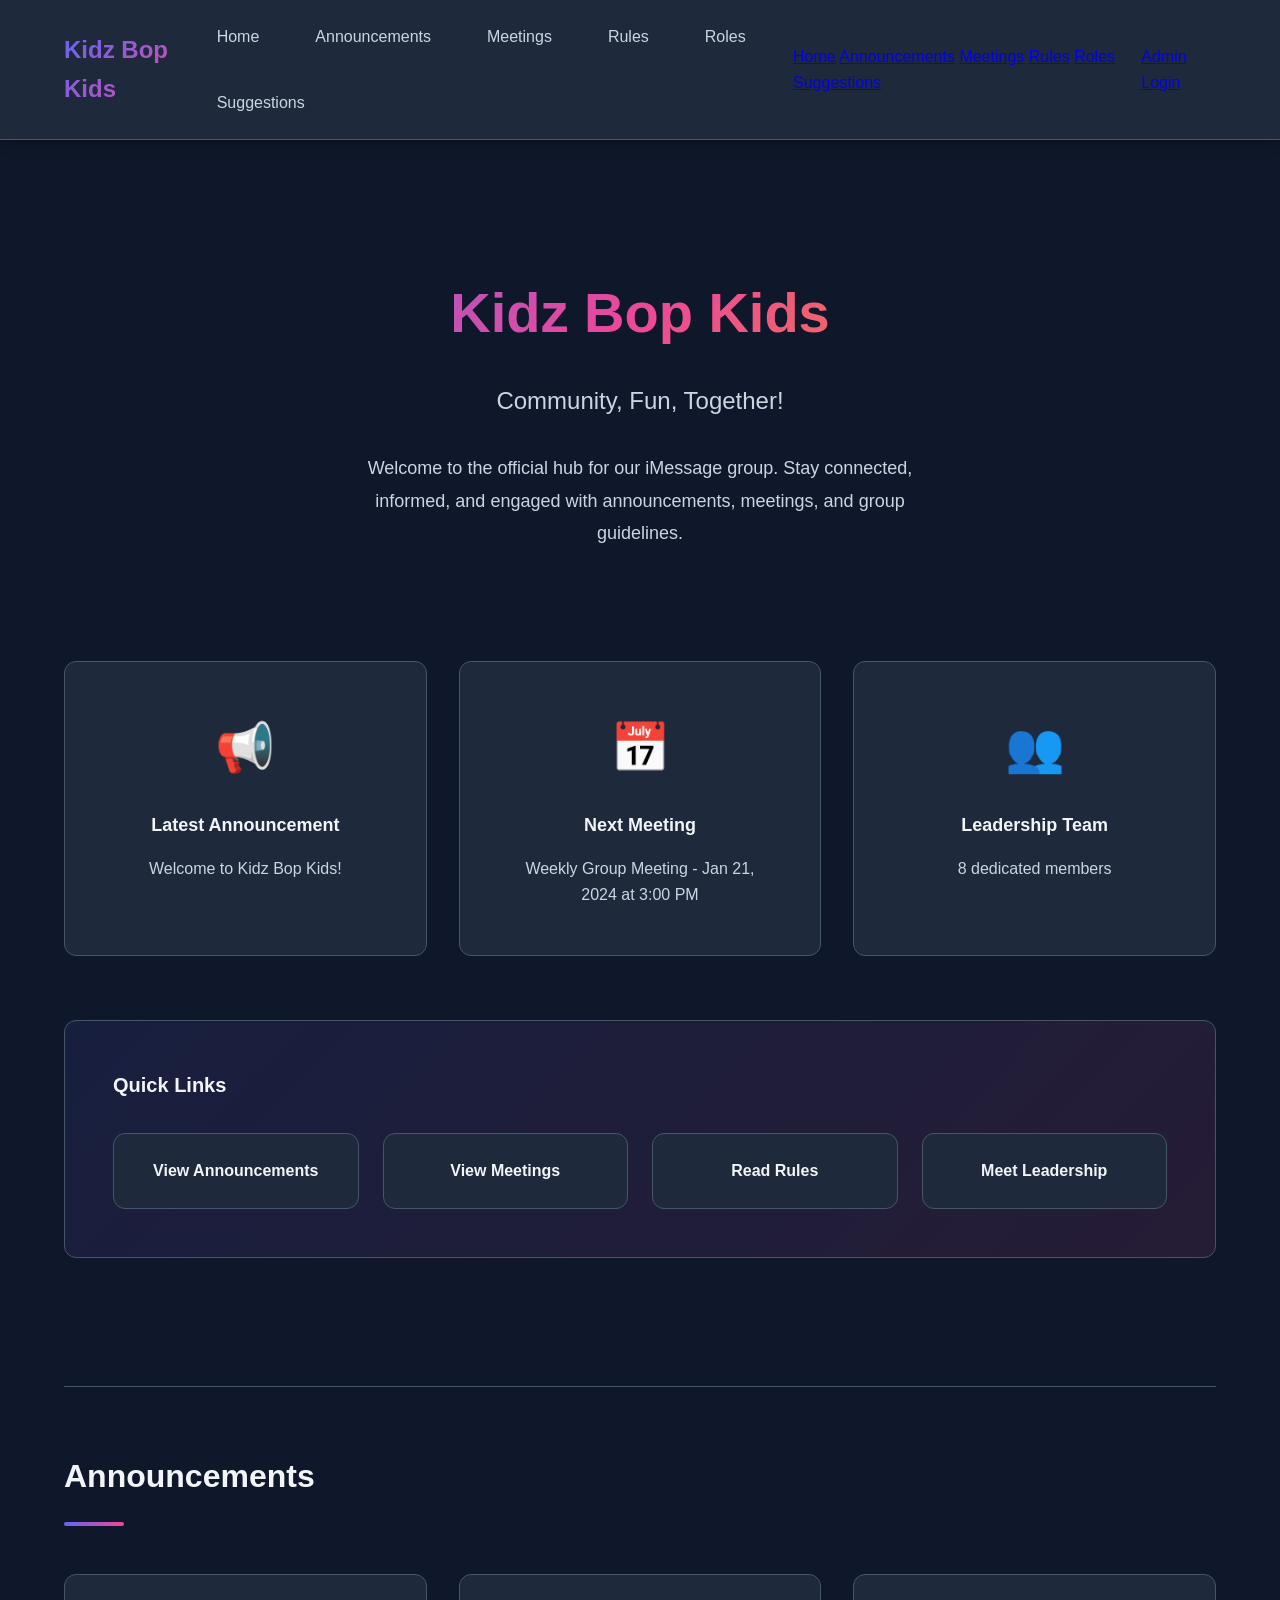
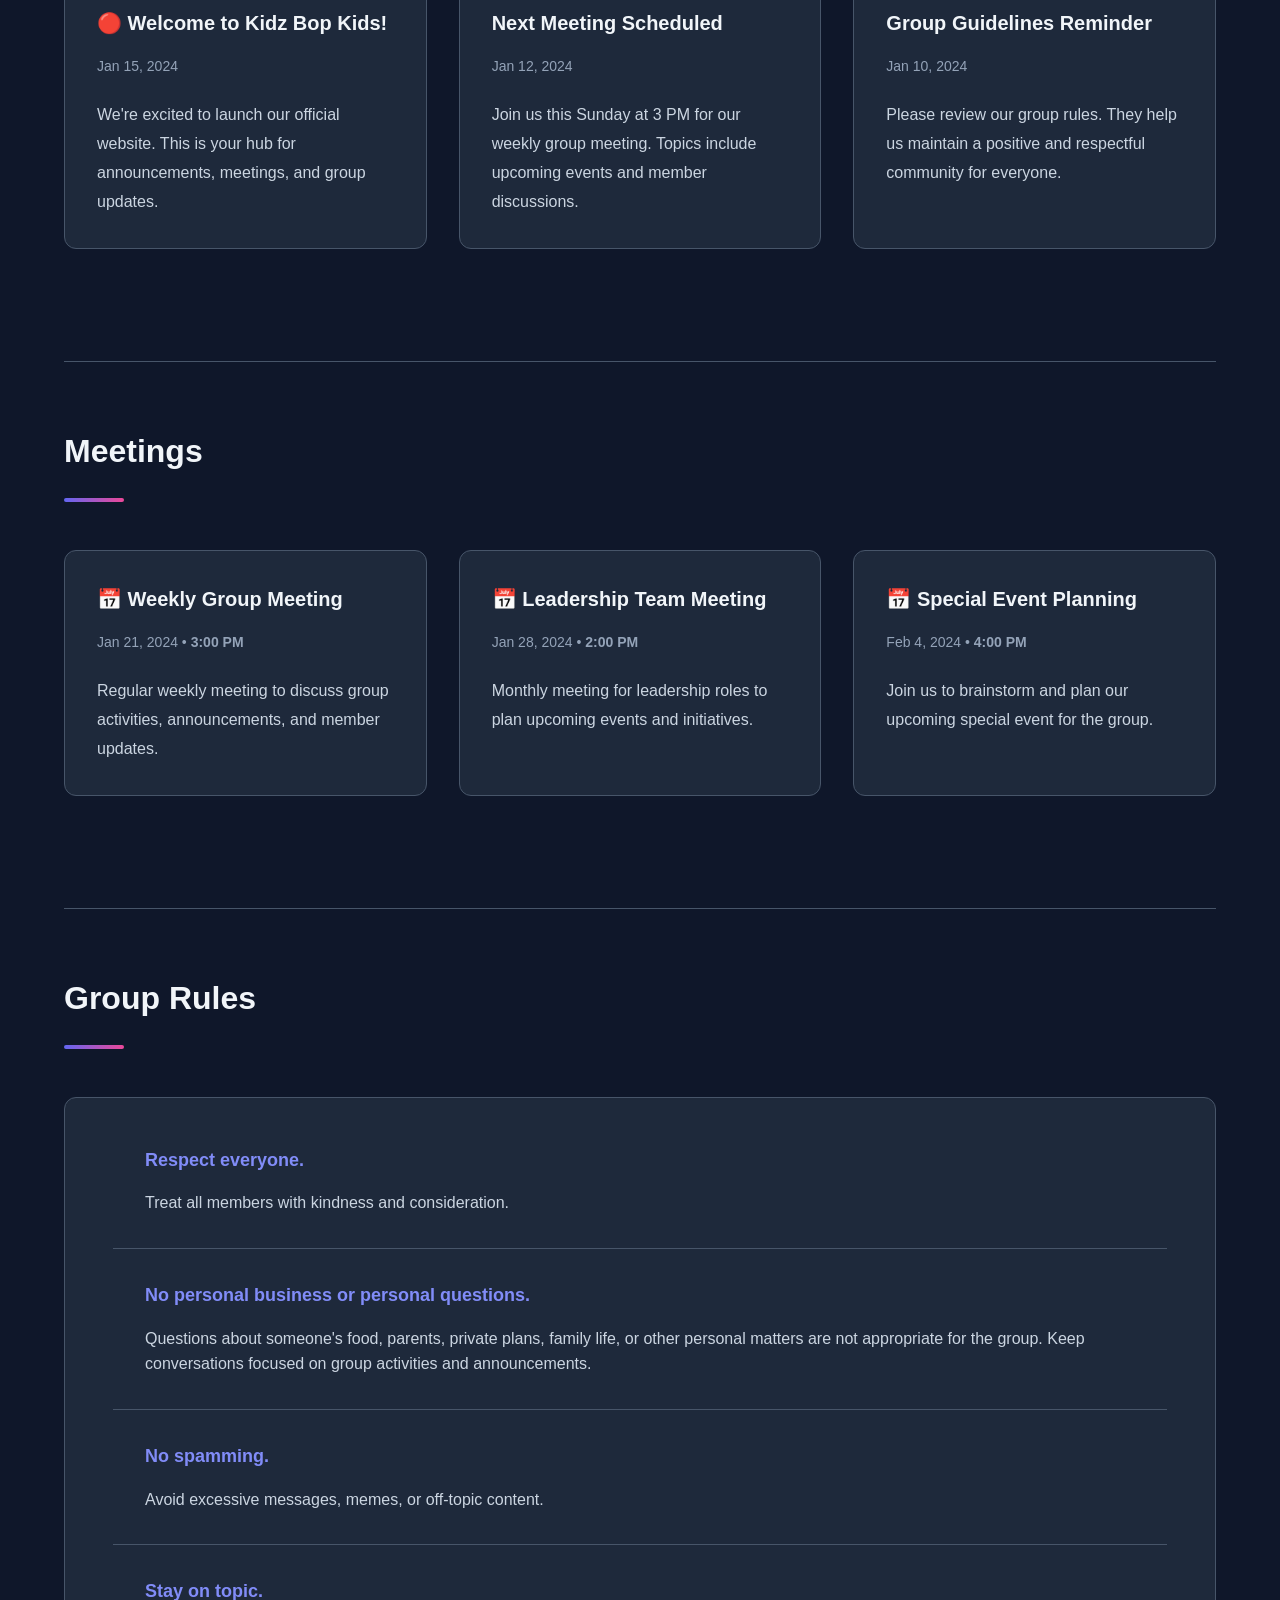
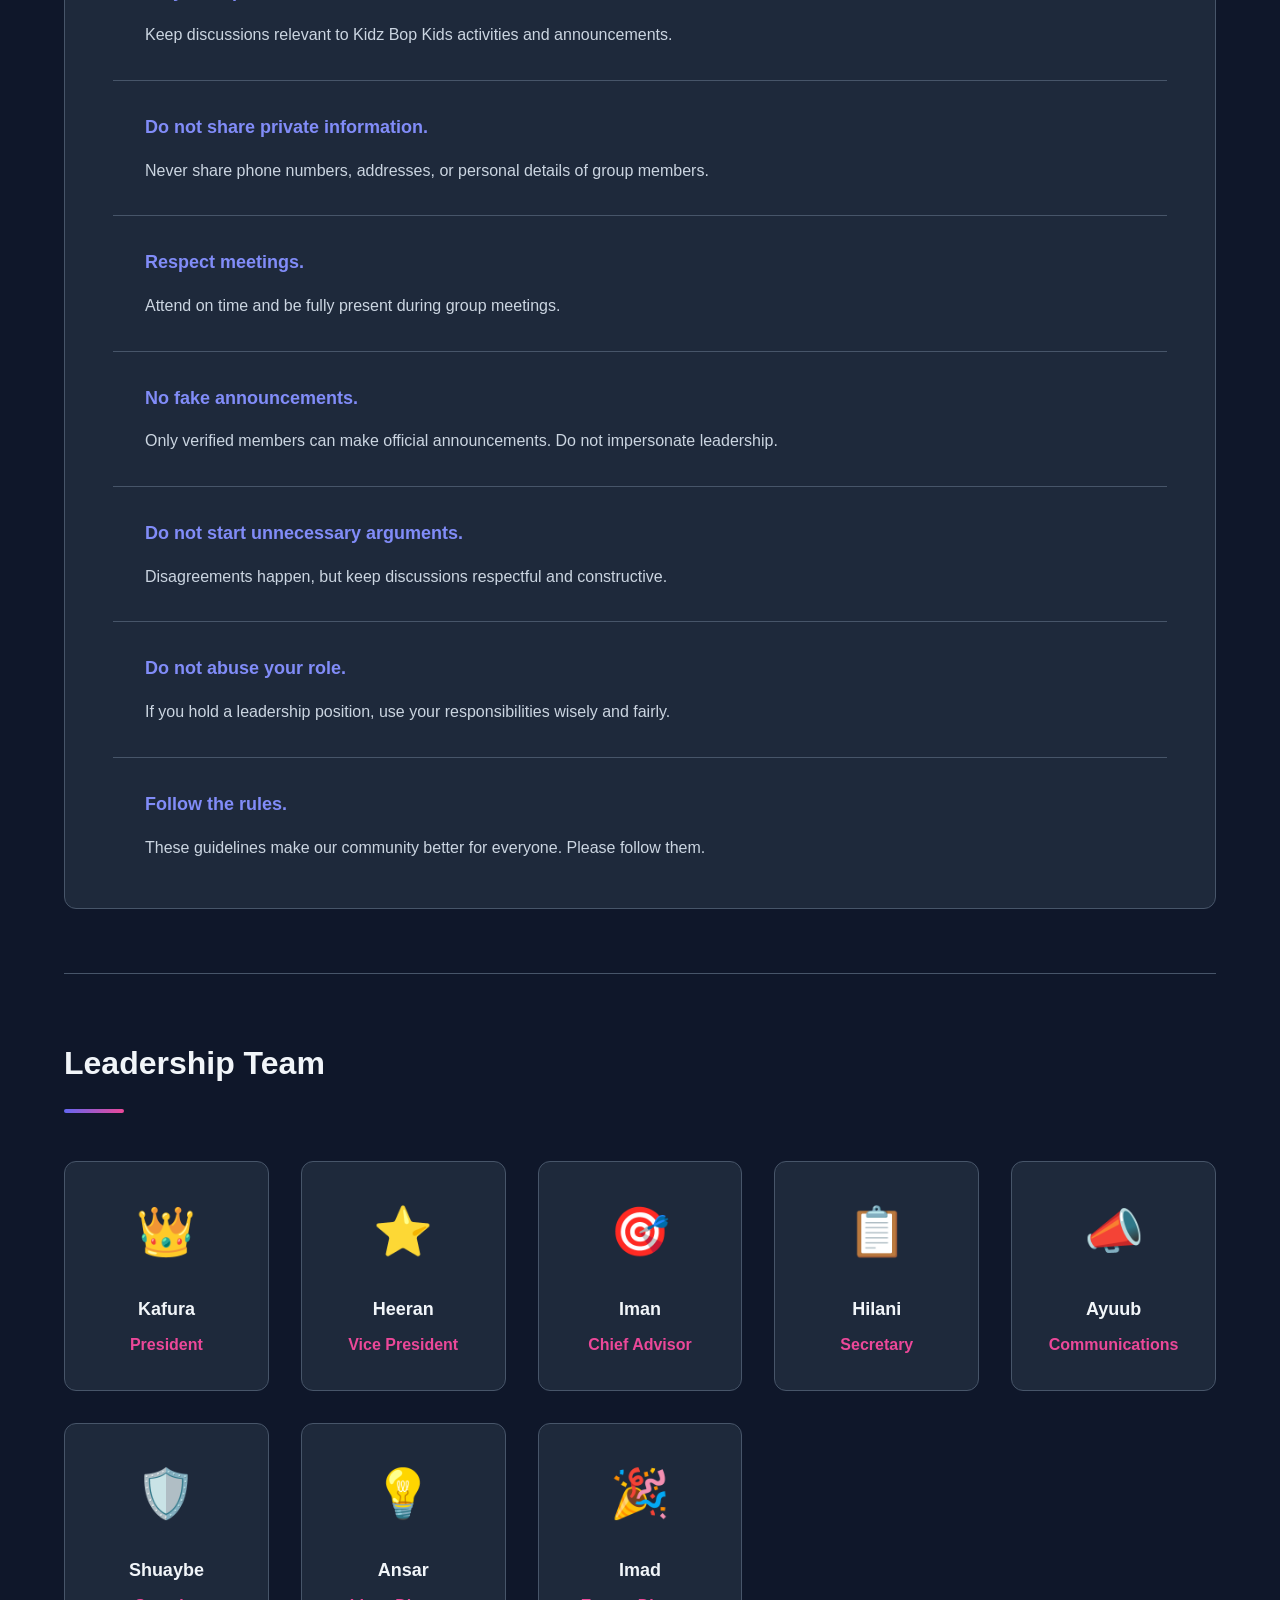
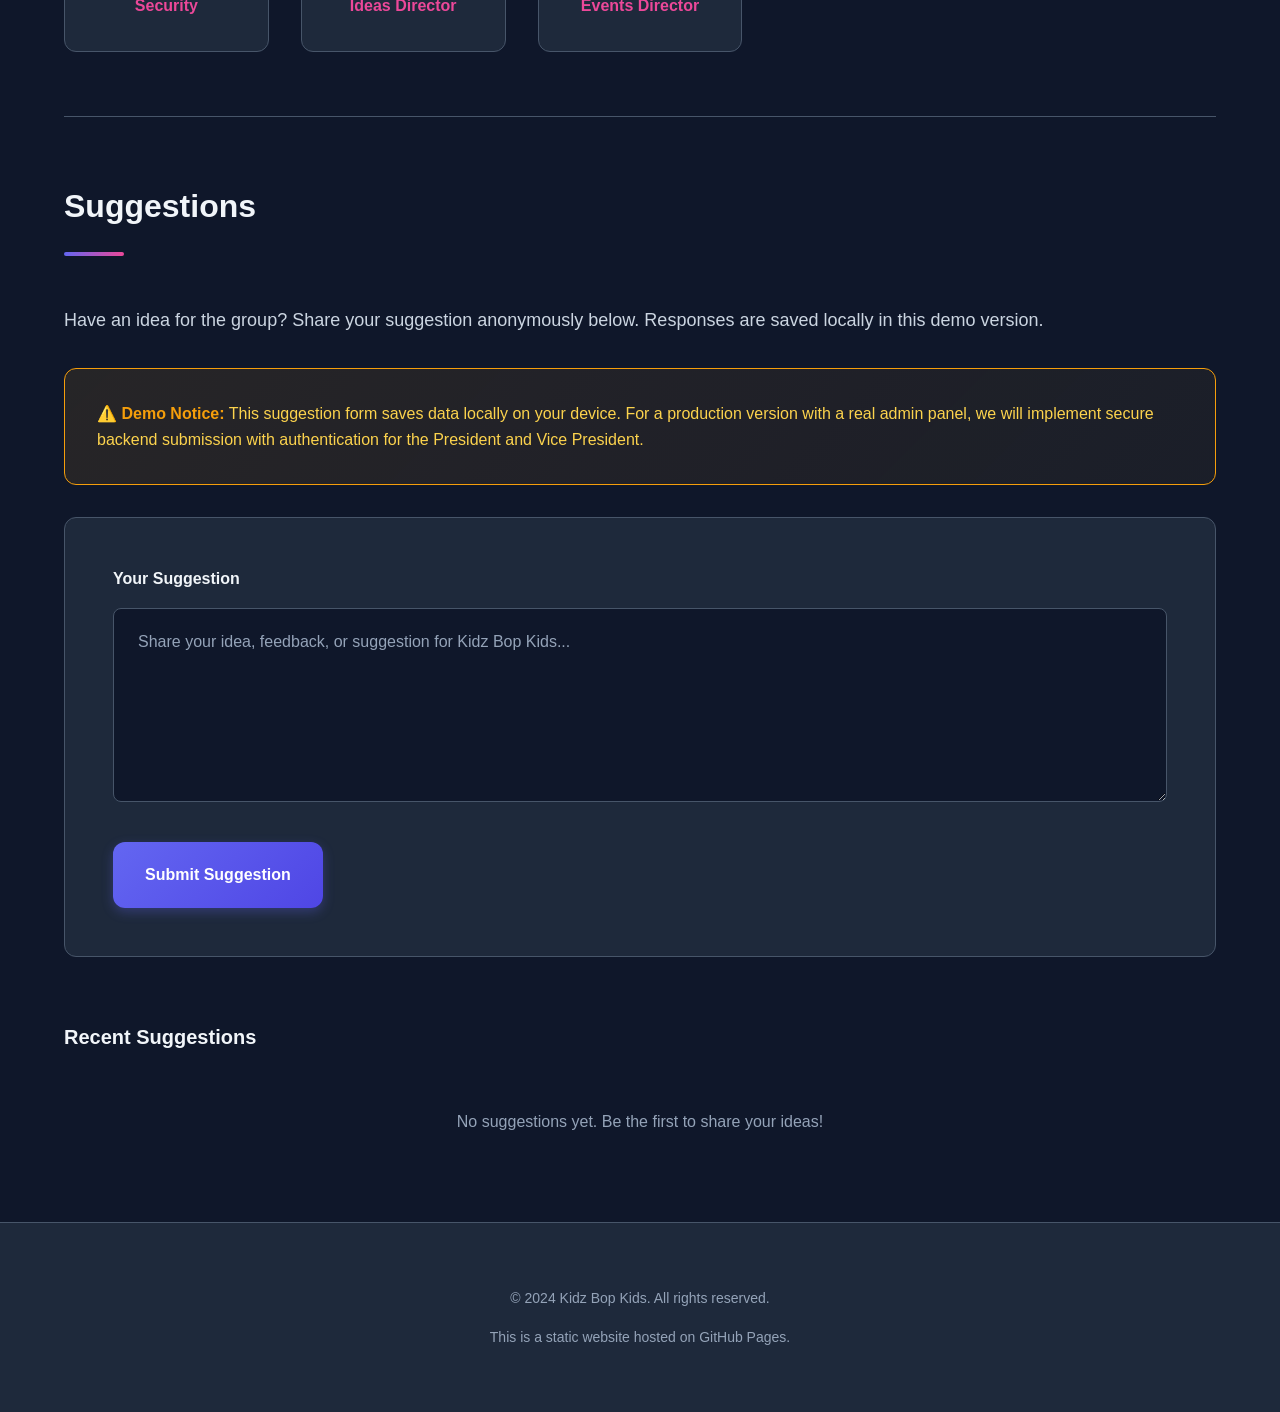
==== commit 425d78bc: "Enhance navigation with Home and Announcements links Added navigation links for Home and Announcemen" ====
--- a/index.html
+++ b/index.html
@@ -26,7 +26,14 @@
                 <li><a href="#rules" class="nav-link">Rules</a></li>
                 <li><a href="#roles" class="nav-link">Roles</a></li>
                 <li><a href="#suggestions" class="nav-link">Suggestions</a></li>
-            </ul>
+            </ul><nav id="nav">
+  <a href="#home">Home</a>
+  <a href="#announcements">Announcements</a>
+  <a href="#meetings">Meetings</a>
+  <a href="#rules">Rules</a>
+  <a href="#roles">Roles</a>
+  <a href="#suggestions">Suggestions</a>
+</nav><a href="admin.html">Admin Login</a>
         </div>
     </nav>
 
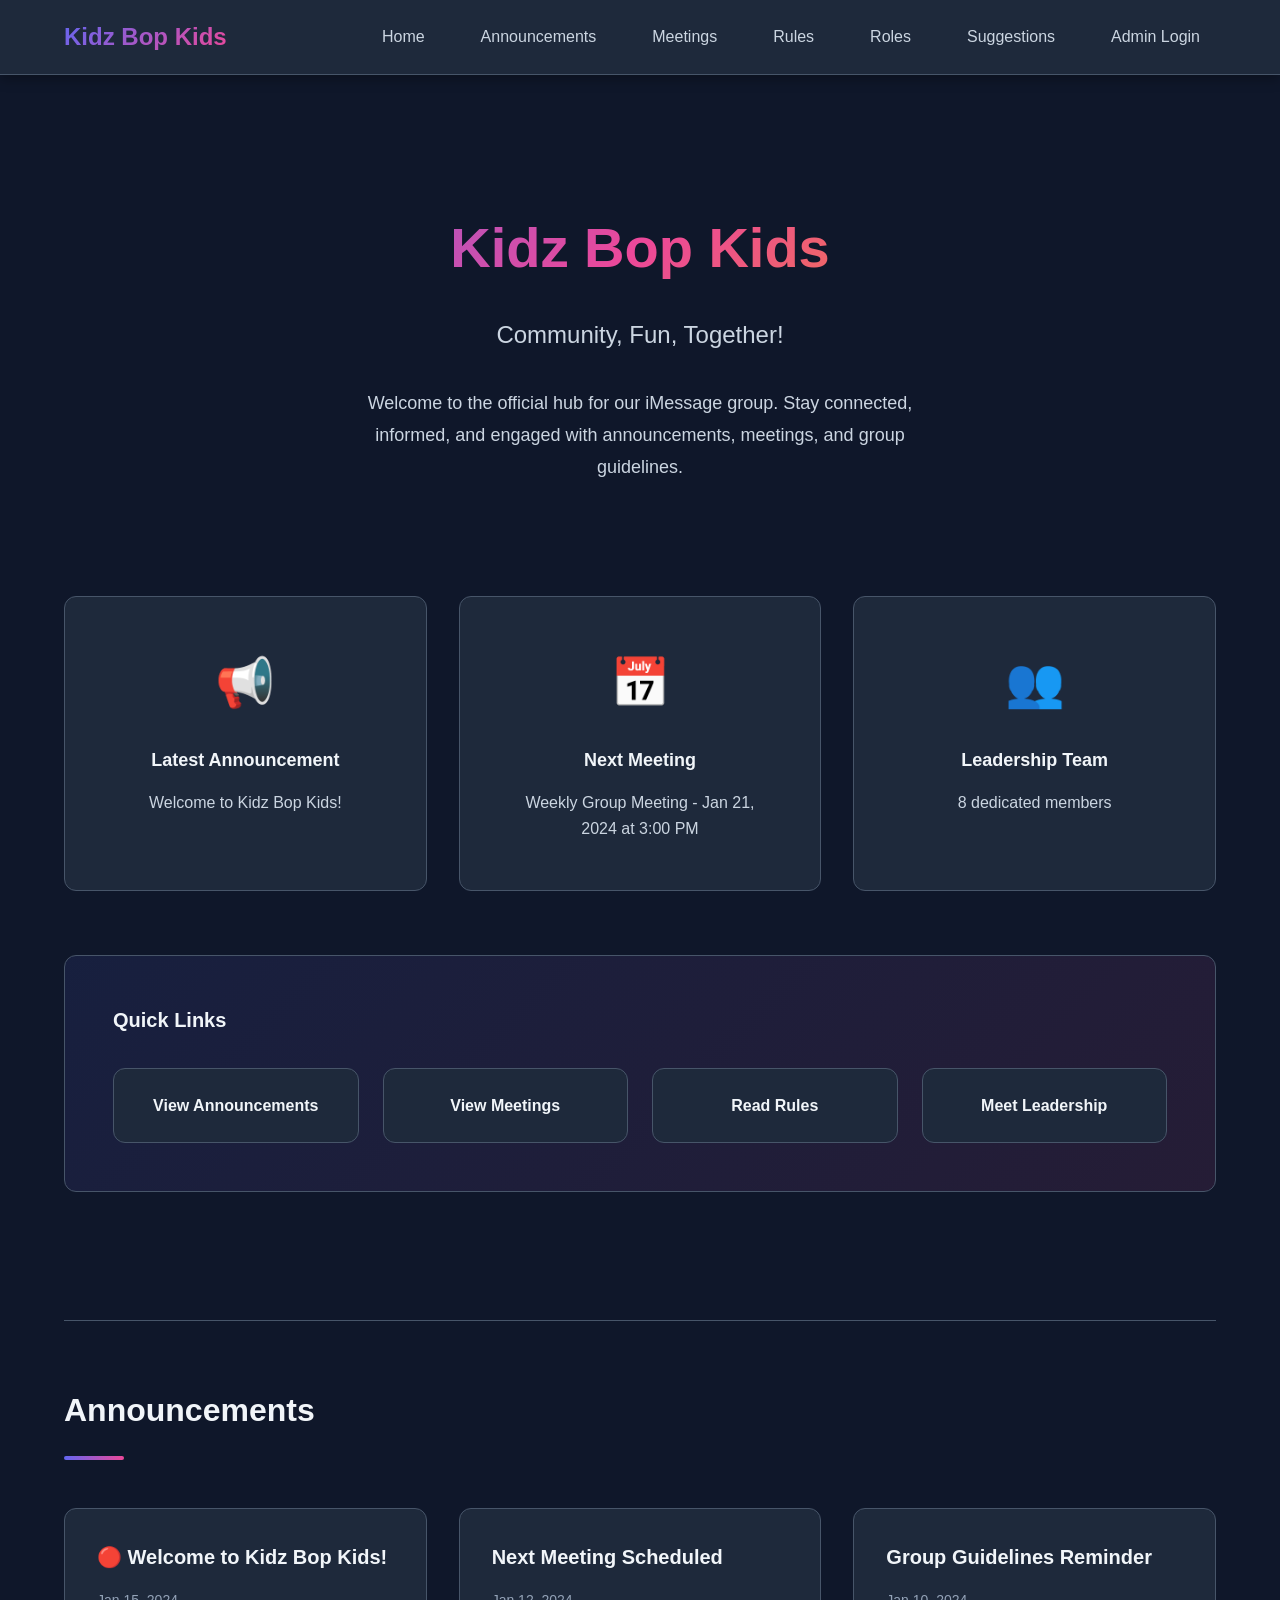
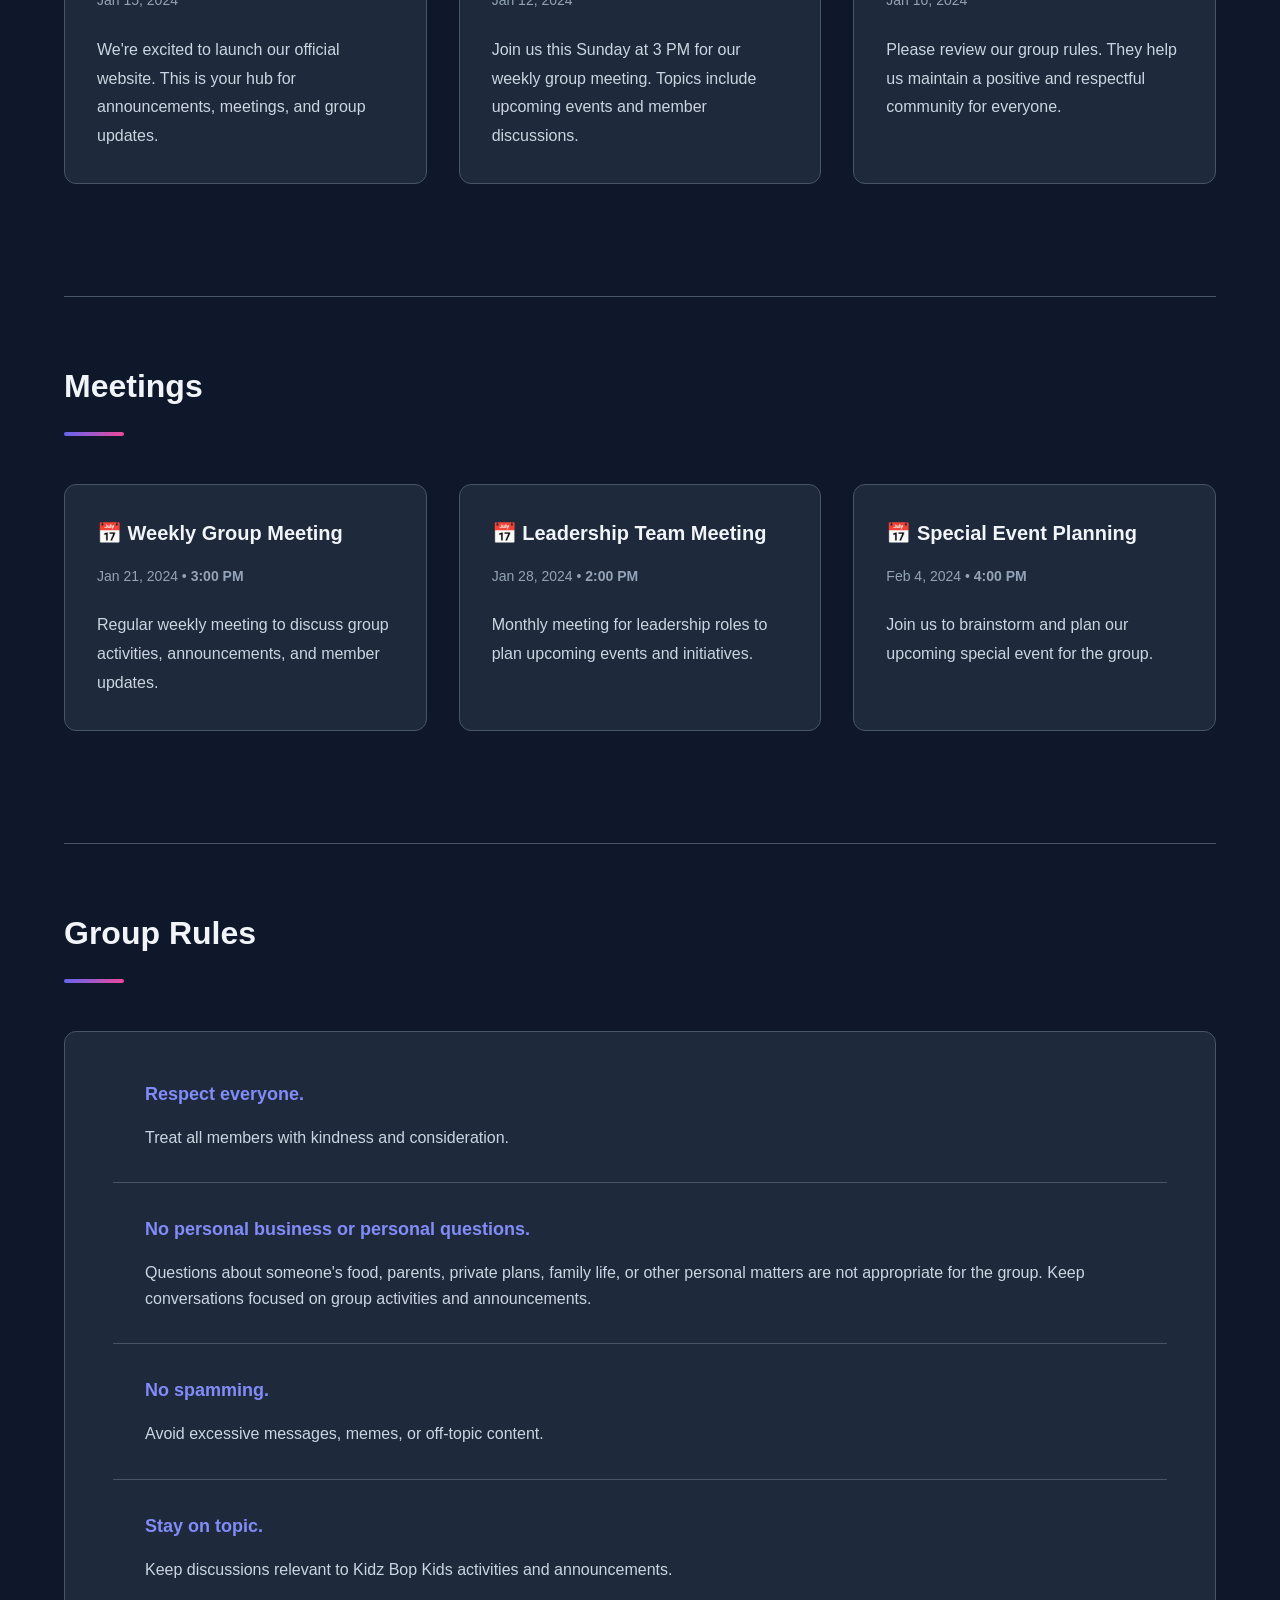
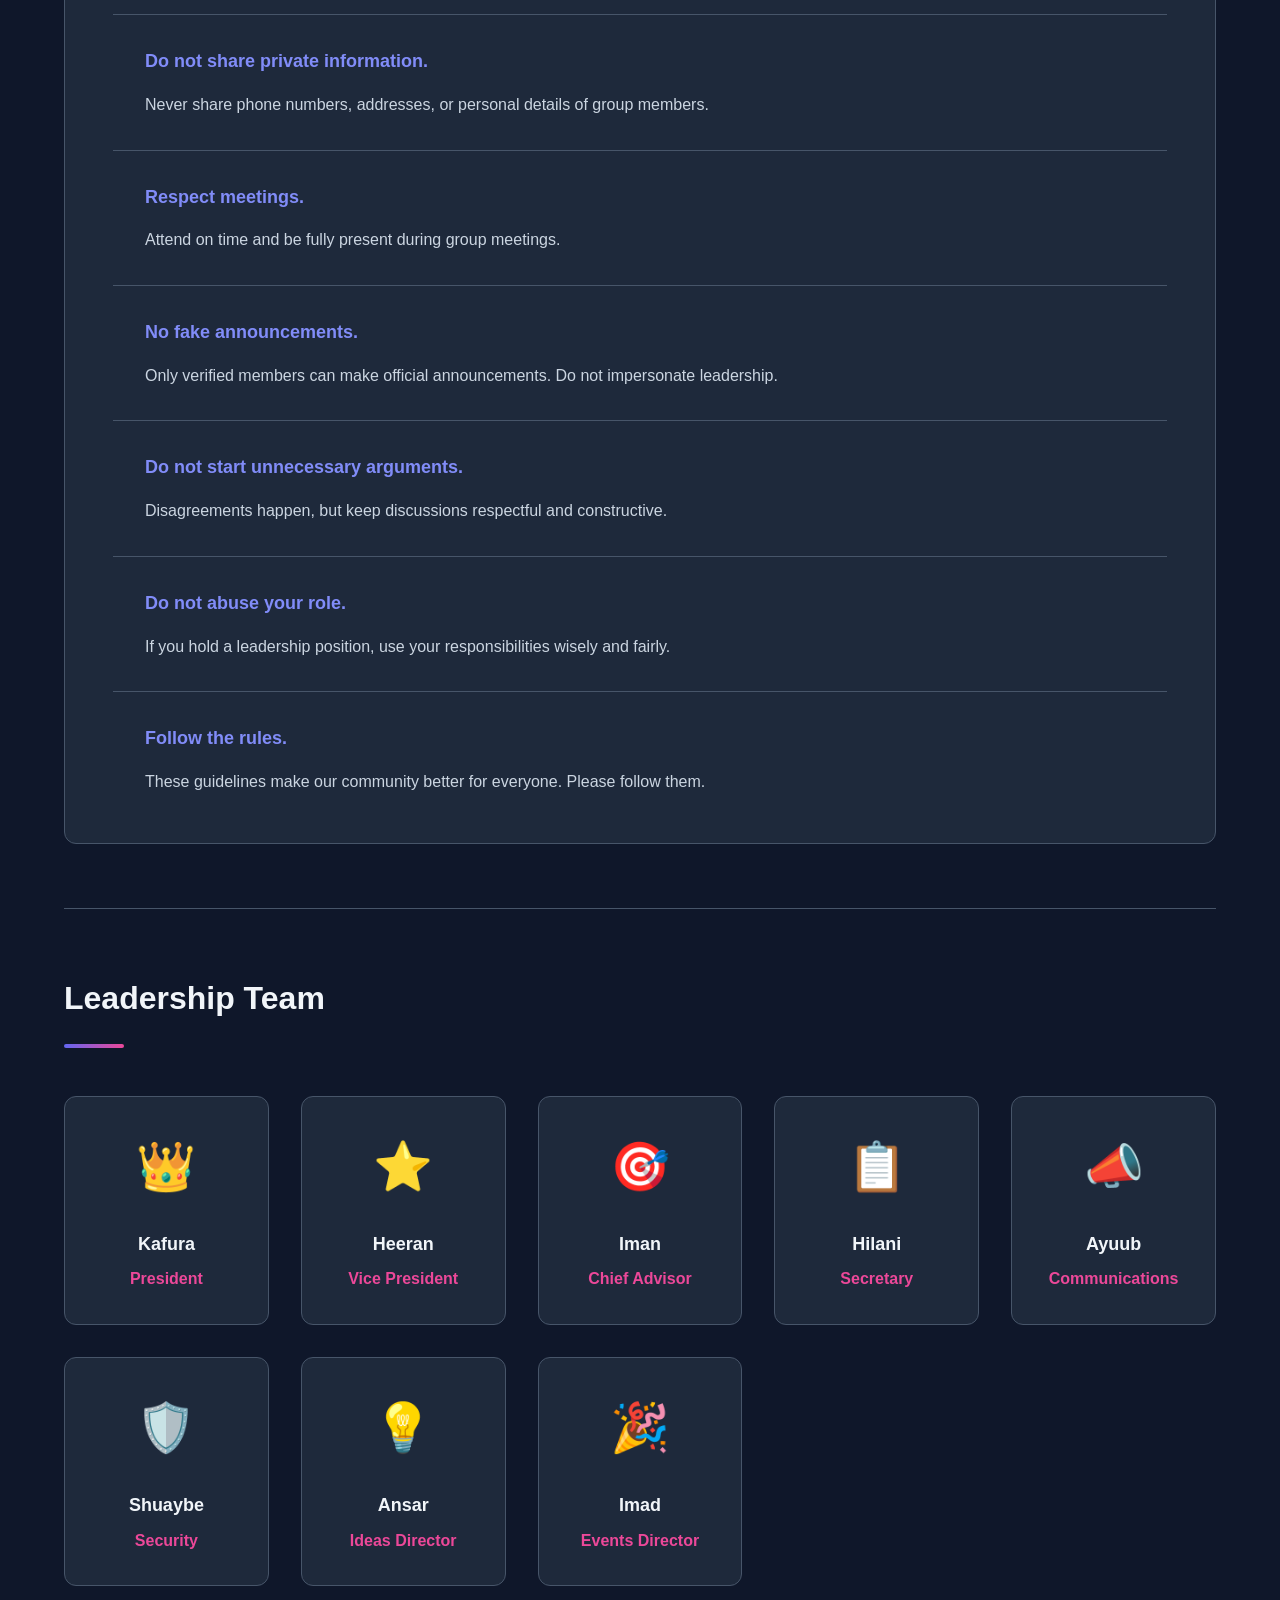
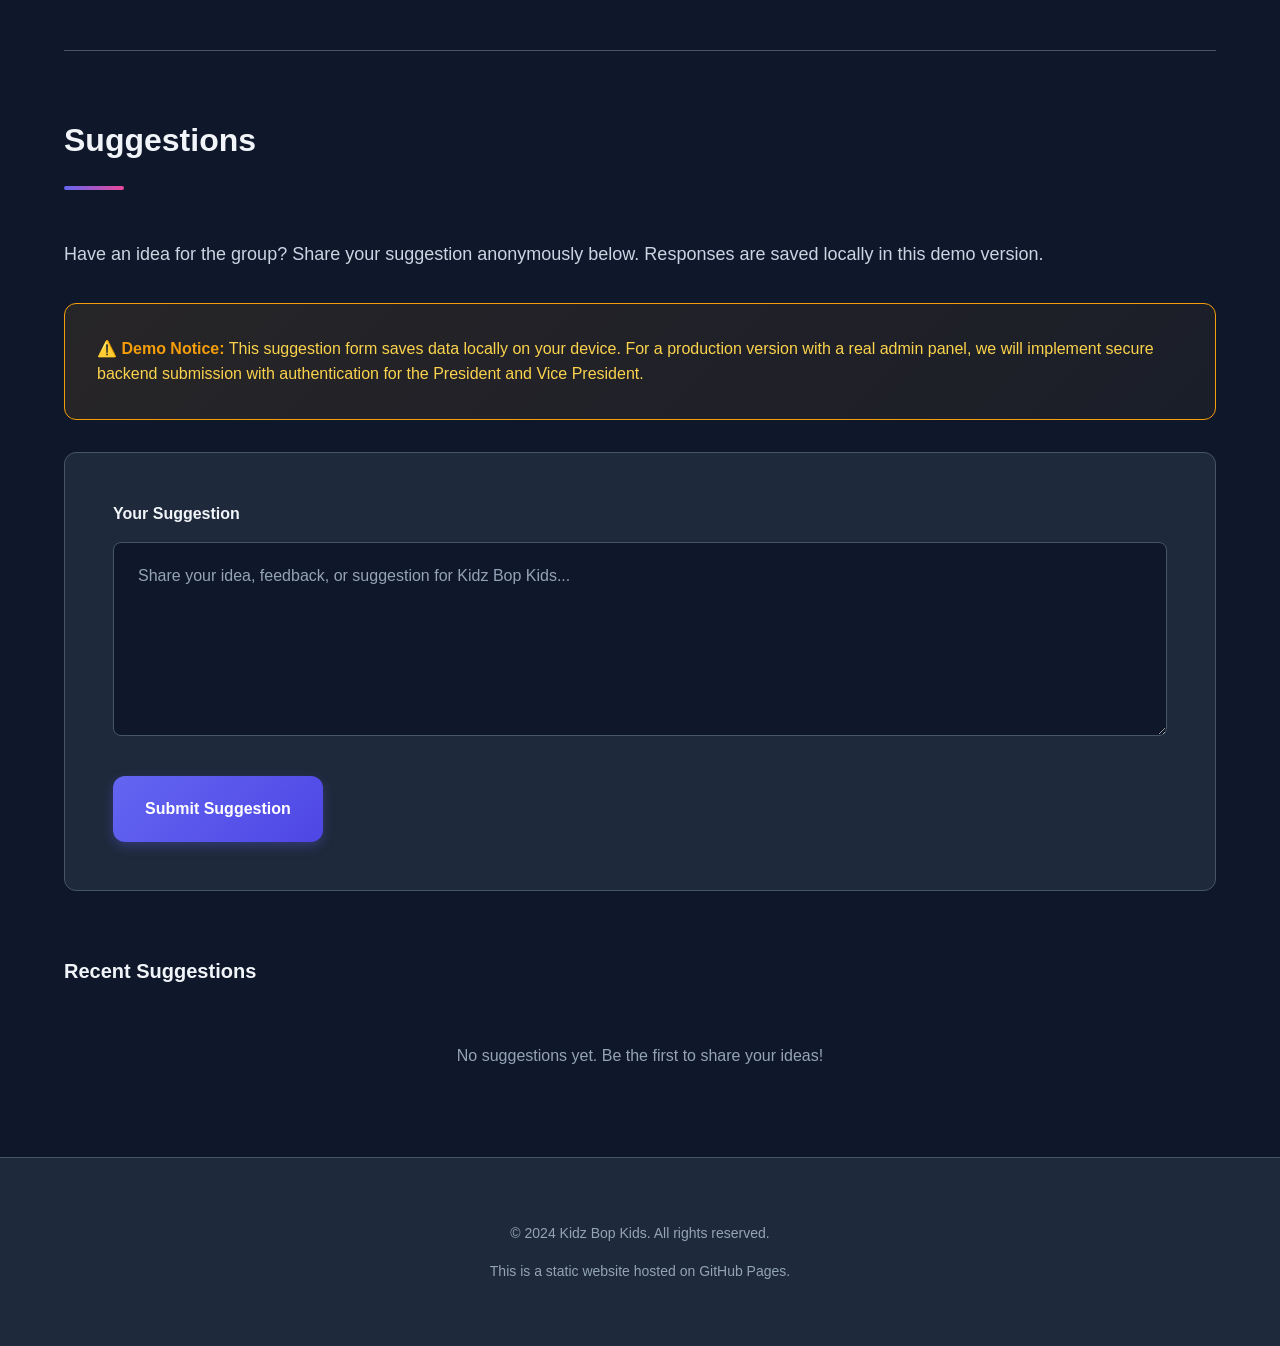
==== commit 4399217b: "Kidz Bop kids" ====
--- a/index.html
+++ b/index.html
@@ -26,14 +26,8 @@
                 <li><a href="#rules" class="nav-link">Rules</a></li>
                 <li><a href="#roles" class="nav-link">Roles</a></li>
                 <li><a href="#suggestions" class="nav-link">Suggestions</a></li>
-            </ul><nav id="nav">
-  <a href="#home">Home</a>
-  <a href="#announcements">Announcements</a>
-  <a href="#meetings">Meetings</a>
-  <a href="#rules">Rules</a>
-  <a href="#roles">Roles</a>
-  <a href="#suggestions">Suggestions</a>
-</nav><a href="admin.html">Admin Login</a>
+                <li><a href="admin.html" class="nav-link">Admin Login</a></li>
+            </ul>
         </div>
     </nav>
 
